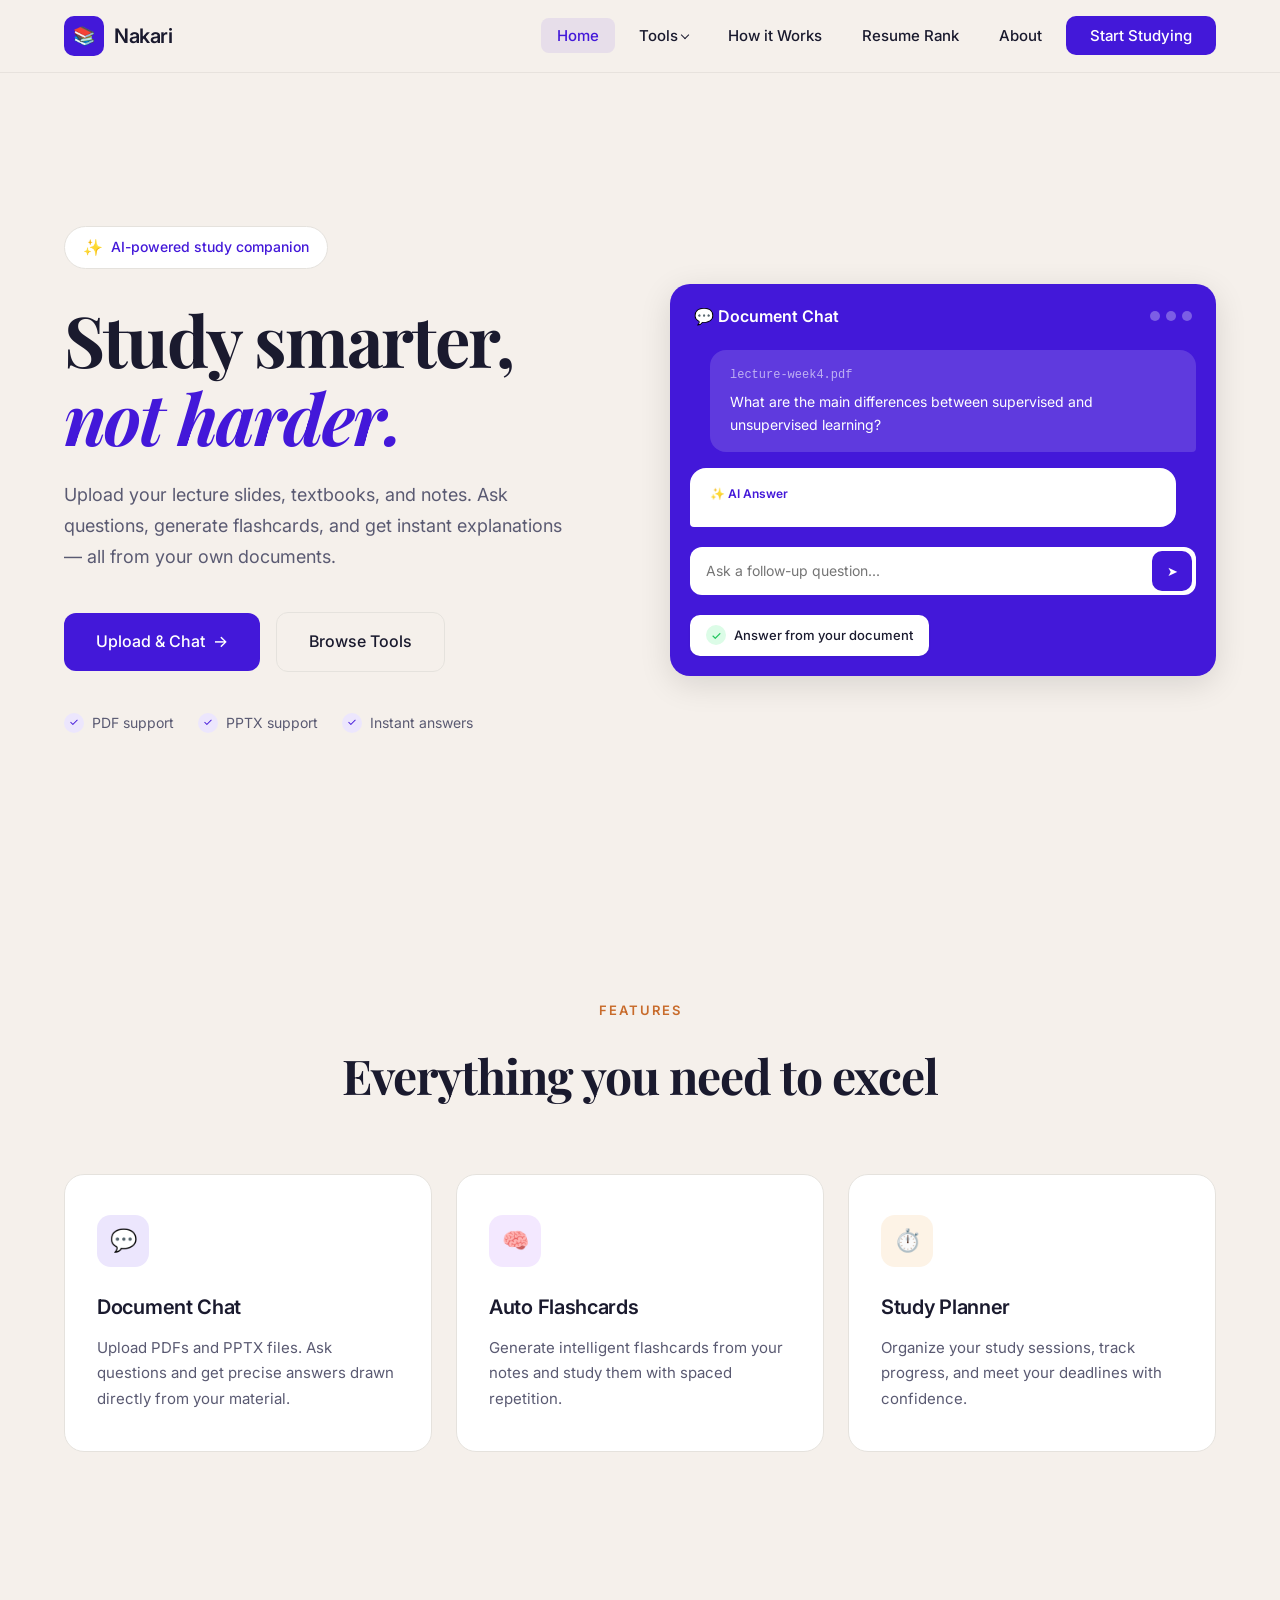
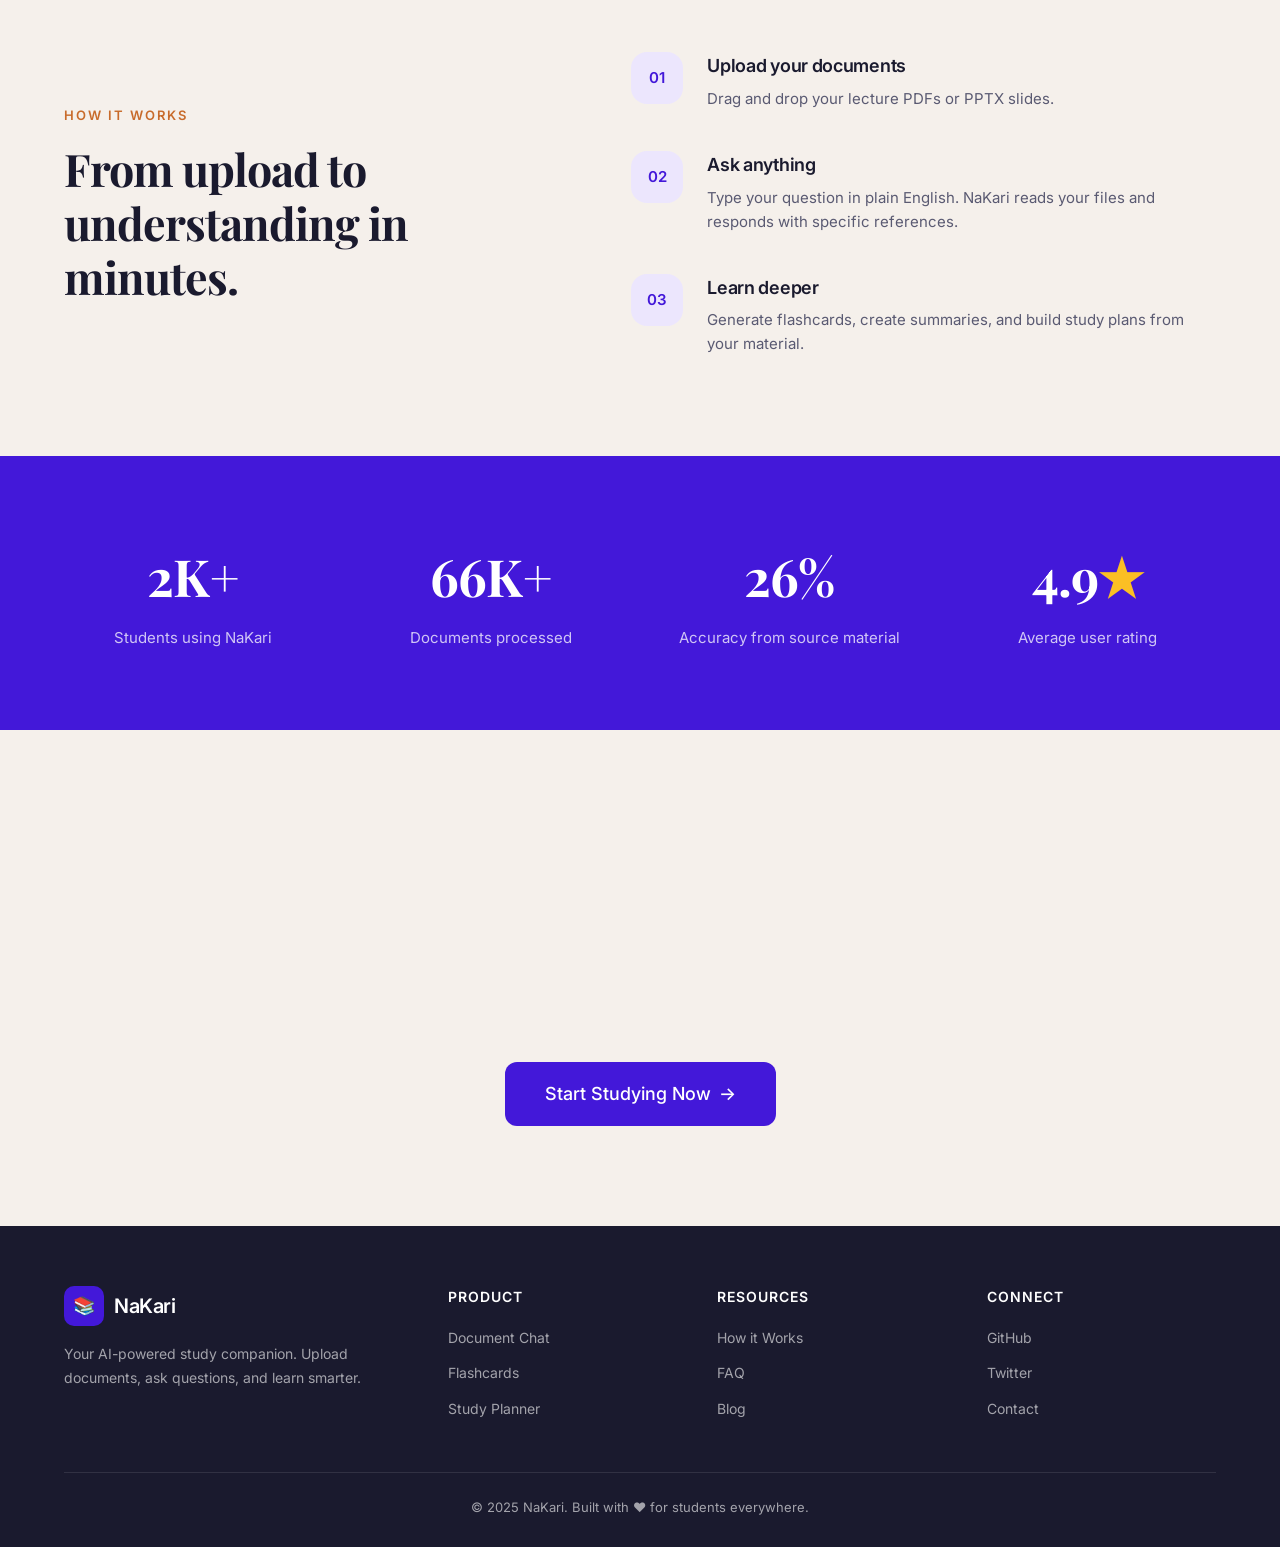
==== src/web/index.html @ fa273e79 "Fixed links to restructured webpages" ====
<!DOCTYPE html>
<html lang="en">
<head>
    <meta charset="UTF-8">
    <meta name="viewport" content="width=device-width, initial-scale=1.0">
    <title>Nakari - AI Study Companion</title>

    <!-- Google Fonts -->
    <link href="https://fonts.googleapis.com/css2?family=Inter:wght@400;500;600&family=Playfair+Display:ital,wght@0,700;1,700&display=swap" rel="stylesheet">

    <!-- Stylesheets -->
    <link rel="stylesheet" href="utils.css">
    <link rel="stylesheet" href="style.css">
</head>
<body>

    <!-- ═══════════════ NAVBAR ═══════════════ -->
    <nav class="navbar" id="navbar">
        <div class="nav-inner">
            <a href="#" class="nav-logo">
                <div class="nav-logo-icon">📚</div>
                <span class="nav-logo-text">Nakari</span>
            </a>

            <ul class="nav-links" id="navLinks">
                <li><a href="#" class="active">Home</a></li>
                <li class="dropdown">
                    <a href="#features" class="dropdown-toggle">Tools</a>
                    <div class="dropdown-menu">
                        <a href="chat/chat.html">Document Chat</a>
                        <a href="#features">Auto Flashcards</a>
                        <a href="#features">Study Planner</a>
                    </div>
                </li>
                <li><a href="#how-it-works">How it Works</a></li>
                <li><a href="resume/resume.html">Resume Rank</a></li> 
                <li><a href="#stats">About</a></li>
                <li><a href="chat.html" class="nav-cta">Start Studying</a></li>
            </ul>

            <button class="mobile-toggle" id="mobileToggle" aria-label="Toggle menu">
                <span></span>
                <span></span>
                <span></span>
            </button>
        </div>
    </nav>

    <!-- ═══════════════ HERO ═══════════════ -->
    <section class="hero">
        <div class="container">
            <div class="hero-inner">
                <div class="hero-content">
                    <div class="hero-badge">
                        <span class="sparkle">✨</span>
                        AI-powered study companion
                    </div>

                    <h1 class="hero-title">
                        Study smarter,<br>
                        <em>not harder.</em>
                    </h1>

                    <p class="hero-description">
                        Upload your lecture slides, textbooks, and notes. Ask questions, 
                        generate flashcards, and get instant explanations — all from your 
                        own documents.
                    </p>

                    <div class="hero-buttons">
                        <a href="chat.html" class="btn-primary">
                            Upload & Chat <span class="arrow">→</span>
                        </a>
                        <a href="#features" class="btn-secondary">
                            Browse Tools
                        </a>
                    </div>

                    <div class="hero-checks">
                        <div class="hero-check">
                            <div class="check-icon">✓</div>
                            PDF support
                        </div>
                        <div class="hero-check">
                            <div class="check-icon">✓</div>
                            PPTX support
                        </div>
                        <div class="hero-check">
                            <div class="check-icon">✓</div>
                            Instant answers
                        </div>
                    </div>
                </div>

                <!-- Chat Mockup -->
                <div class="hero-chat">
                    <div class="chat-window">
                        <div class="chat-header">
                            <div class="chat-header-left">
                                💬 Document Chat
                            </div>
                            <div class="chat-header-dots">
                                <span></span><span></span><span></span>
                            </div>
                        </div>

                        <div class="chat-body">
                            <div class="chat-msg user">
                                <div class="file-tag">lecture-week4.pdf</div>
                                What are the main differences between supervised and unsupervised learning?
                            </div>

                            <div class="chat-msg bot">
                                <div class="ai-label">✨ AI Answer</div>
                                Based on your slide 12, supervised learning uses labeled training data to predict outcomes, while unsupervised learning finds hidden patterns without labels...
                            </div>
                        </div>

                        <div class="chat-input-area">
                            <input type="text" placeholder="Ask a follow-up question..." disabled>
                            <button class="chat-send-btn">➤</button>
                        </div>

                        <div class="chat-source-badge">
                            <span class="green-dot">✓</span>
                            Answer from your document
                        </div>
                    </div>
                </div>
            </div>
        </div>
    </section>

    <!-- ═══════════════ FEATURES ═══════════════ -->
    <section class="features" id="features">
        <div class="container">
            <div class="section-label fade-in">FEATURES</div>
            <h2 class="section-title fade-in">Everything you need to excel</h2>

            <div class="features-grid">
                <div class="feature-card fade-in">
                    <div class="feature-icon purple">💬</div>
                    <h3>Document Chat</h3>
                    <p>Upload PDFs and PPTX files. Ask questions and get precise answers drawn directly from your material.</p>
                </div>

                <div class="feature-card fade-in">
                    <div class="feature-icon violet">🧠</div>
                    <h3>Auto Flashcards</h3>
                    <p>Generate intelligent flashcards from your notes and study them with spaced repetition.</p>
                </div>

                <div class="feature-card fade-in">
                    <div class="feature-icon orange">⏱️</div>
                    <h3>Study Planner</h3>
                    <p>Organize your study sessions, track progress, and meet your deadlines with confidence.</p>
                </div>
            </div>
        </div>
    </section>

    <!-- ═══════════════ HOW IT WORKS ═══════════════ -->
    <section class="how-it-works" id="how-it-works">
        <div class="container">
            <div class="how-inner">
                <div>
                    <div class="how-label">HOW IT WORKS</div>
                    <h2 class="how-title">From upload to understanding in minutes.</h2>
                </div>

                <div class="steps">
                    <div class="step">
                        <div class="step-number">01</div>
                        <div>
                            <h3>Upload your documents</h3>
                            <p>Drag and drop your lecture PDFs or PPTX slides.</p>
                        </div>
                    </div>

                    <div class="step">
                        <div class="step-number">02</div>
                        <div>
                            <h3>Ask anything</h3>
                            <p>Type your question in plain English. NaKari reads your files and responds with specific references.</p>
                        </div>
                    </div>

                    <div class="step">
                        <div class="step-number">03</div>
                        <div>
                            <h3>Learn deeper</h3>
                            <p>Generate flashcards, create summaries, and build study plans from your material.</p>
                        </div>
                    </div>
                </div>
            </div>
        </div>
    </section>

    <!-- ═══════════════ STATS ═══════════════ -->
    <section class="stats" id="stats">
        <div class="container">
            <div class="stats-grid">
                <div class="stat-item fade-in">
                    <div class="stat-number" data-target="10">0</div>
                    <div class="stat-suffix">K+</div>
                    <div class="stat-label">Students using NaKari</div>
                </div>
                <div class="stat-item fade-in">
                    <div class="stat-number" data-target="250">0</div>
                    <div class="stat-suffix">K+</div>
                    <div class="stat-label">Documents processed</div>
                </div>
                <div class="stat-item fade-in">
                    <div class="stat-number" data-target="98">0</div>
                    <div class="stat-suffix">%</div>
                    <div class="stat-label">Accuracy from source material</div>
                </div>
                <div class="stat-item fade-in">
                    <div class="stat-number">4.9<span class="star">★</span></div>
                    <div class="stat-label">Average user rating</div>
                </div>
            </div>
        </div>
    </section>

    <!-- ═══════════════ CTA ═══════════════ -->
    <section class="cta-section">
        <div class="container">
            <div class="section-label fade-in">GET STARTED</div>
            <h2 class="section-title fade-in">Ready to study smarter?</h2>
            <p class="fade-in">
                Upload your first document and experience the future of studying. 
                It's free to get started.
            </p>
            <div class="fade-in">
                <a href="chat.html" class="btn-primary" style="font-size: 18px; padding: 18px 40px;">
                    Start Studying Now <span class="arrow">→</span>
                </a>
            </div>
        </div>
    </section>

    <!-- ═══════════════ FOOTER ═══════════════ -->
    <footer class="footer">
        <div class="container">
            <div class="footer-inner">
                <div class="footer-brand">
                    <a href="#" class="nav-logo" style="color: white;">
                        <div class="nav-logo-icon">📚</div>
                        <span class="nav-logo-text">NaKari</span>
                    </a>
                    <p>Your AI-powered study companion. Upload documents, ask questions, and learn smarter.</p>
                </div>

                <div>
                    <h4>Product</h4>
                    <ul>
                        <li><a href="#features">Document Chat</a></li>
                        <li><a href="#features">Flashcards</a></li>
                        <li><a href="#features">Study Planner</a></li>
                    </ul>
                </div>

                <div>
                    <h4>Resources</h4>
                    <ul>
                        <li><a href="#how-it-works">How it Works</a></li>
                        <li><a href="#">FAQ</a></li>
                        <li><a href="#">Blog</a></li>
                    </ul>
                </div>

                <div>
                    <h4>Connect</h4>
                    <ul>
                        <li><a href="#">GitHub</a></li>
                        <li><a href="#">Twitter</a></li>
                        <li><a href="#">Contact</a></li>
                    </ul>
                </div>
            </div>

            <div class="footer-bottom">
                © 2025 NaKari. Built with ❤️ for students everywhere.
            </div>
        </div>
    </footer>

    <!-- Script -->
    <script src="script.js"></script>

</body>
</html>
---- src/web/utils.css ----
/* ════════════════════════════════════════════════════════════
   UTILS — Reset, Variables, Animations, Responsive
   ════════════════════════════════════════════════════════════ */


/* ──────────────────────────────────────────
   1. CSS VARIABLES
   ────────────────────────────────────────── */
:root {
    /* Colors */
    --bg-cream:     #f5f0eb;
    --bg-white:     #ffffff;
    --purple:       #4318D9;
    --purple-light: #ece6fd;
    --purple-dark:  #3311b0;
    --text-dark:    #1a1a2e;
    --text-body:    #5a5a72;
    --text-muted:   #8a8a9a;
    --orange:       #c86b2b;
    --orange-light: #fdf3e6;
    --green:        #22c55e;
    --border:       #e5e2dd;

    /* Radius */
    --radius:    12px;
    --radius-lg: 20px;

    /* Shadows */
    --shadow-sm: 0 1px 3px  rgba(0, 0, 0, 0.06);
    --shadow-md: 0 4px 16px rgba(0, 0, 0, 0.08);
    --shadow-lg: 0 8px 32px rgba(0, 0, 0, 0.12);

    /* Transitions */
    --transition: all 0.3s cubic-bezier(0.4, 0, 0.2, 1);
}


/* ──────────────────────────────────────────
   2. RESET & BASE
   ────────────────────────────────────────── */
*, *::before, *::after {
    margin: 0;
    padding: 0;
    box-sizing: border-box;
}

html {
    scroll-behavior: smooth;
}

body {
    font-family: 'Inter', -apple-system, BlinkMacSystemFont, sans-serif;
    background-color: var(--bg-cream);
    color: var(--text-dark);
    line-height: 1.6;
    overflow-x: hidden;
}

a {
    text-decoration: none;
    color: inherit;
}

ul {
    list-style: none;
}

button {
    font-family: inherit;
    cursor: pointer;
    border: none;
    background: none;
}


/* ──────────────────────────────────────────
   3. LAYOUT UTILITIES
   ────────────────────────────────────────── */
.container {
    max-width: 1200px;
    margin: 0 auto;
    padding: 0 24px;
}


/* ──────────────────────────────────────────
   4. ANIMATIONS
   ────────────────────────────────────────── */
@keyframes fadeInUp {
    from {
        opacity: 0;
        transform: translateY(24px);
    }
    to {
        opacity: 1;
        transform: translateY(0);
    }
}

@keyframes messageIn {
    from {
        opacity: 0;
        transform: translateY(12px) scale(0.97);
    }
    to {
        opacity: 1;
        transform: translateY(0) scale(1);
    }
}

@keyframes countUp {
    from {
        opacity: 0;
        transform: translateY(20px);
    }
    to {
        opacity: 1;
        transform: translateY(0);
    }
}

/* Scroll reveal utility */
.fade-in {
    opacity: 0;
    transform: translateY(30px);
    transition: all 0.7s ease;
}

.fade-in.visible {
    opacity: 1;
    transform: translateY(0);
}


/* ──────────────────────────────────────────
   5. RESPONSIVE — Tablet (≤992px)
   ────────────────────────────────────────── */
@media (max-width: 992px) {
    .hero-inner {
        grid-template-columns: 1fr;
        gap: 40px;
    }

    .hero {
        padding: 120px 0 60px;
        min-height: auto;
    }

    .hero-chat {
        max-width: 500px;
    }

    .features-grid {
        grid-template-columns: 1fr;
        max-width: 480px;
        margin: 0 auto;
    }

    .how-inner {
        grid-template-columns: 1fr;
        gap: 40px;
    }

    .stats-grid {
        grid-template-columns: repeat(2, 1fr);
        gap: 32px;
    }

    .footer-inner {
        grid-template-columns: 1fr 1fr;
    }
}


/* ──────────────────────────────────────────
   6. RESPONSIVE — Mobile (≤768px)
   ────────────────────────────────────────── */
@media (max-width: 768px) {
    .nav-links {
        display: none;
        position: fixed;
        top: 72px;
        left: 0;
        right: 0;
        background: white;
        flex-direction: column;
        padding: 24px;
        box-shadow: var(--shadow-lg);
        border-radius: 0 0 16px 16px;
    }

    .nav-links.open {
        display: flex;
    }

    .mobile-toggle {
        display: block;
    }

    .hero-buttons {
        flex-direction: column;
        align-items: flex-start;
    }

    .hero-checks {
        flex-direction: column;
        gap: 12px;
    }

    .stats-grid {
        grid-template-columns: 1fr 1fr;
    }

    .footer-inner {
        grid-template-columns: 1fr;
    }
}
---- src/web/style.css ----
/* ════════════════════════════════════════════════════════════
   STYLE — All Component & Section Styles
   ════════════════════════════════════════════════════════════ */


/* ══════════════════════════════════════════
   NAVBAR
   ══════════════════════════════════════════ */
.navbar {
    position: fixed;
    top: 0;
    left: 0;
    right: 0;
    z-index: 1000;
    background: rgba(245, 240, 235, 0.85);
    backdrop-filter: blur(20px);
    -webkit-backdrop-filter: blur(20px);
    border-bottom: 1px solid rgba(0, 0, 0, 0.06);
    transition: var(--transition);
}

.navbar.scrolled {
    background: rgba(245, 240, 235, 0.95);
    box-shadow: var(--shadow-sm);
}

.nav-inner {
    display: flex;
    align-items: center;
    justify-content: space-between;
    padding: 16px 24px;
    max-width: 1200px;
    margin: 0 auto;
}

.nav-logo {
    display: flex;
    align-items: center;
    gap: 10px;
    color: var(--text-dark);
}

.nav-logo-icon {
    width: 40px;
    height: 40px;
    background: var(--purple);
    border-radius: 10px;
    display: flex;
    align-items: center;
    justify-content: center;
    color: white;
    font-size: 18px;
}

.nav-logo-text {
    font-size: 20px;
    font-weight: 600;
    letter-spacing: -0.5px;
}

.nav-links {
    display: flex;
    align-items: center;
    gap: 8px;
}

.nav-links a {
    color: var(--text-dark);
    font-size: 15px;
    font-weight: 500;
    padding: 8px 16px;
    border-radius: 8px;
    transition: var(--transition);
}

.nav-links a:hover,
.nav-links a.active {
    background: rgba(67, 24, 217, 0.08);
    color: var(--purple);
}

/* Dropdown */
.nav-links .dropdown {
    position: relative;
}

.nav-links .dropdown-toggle {
    display: flex;
    align-items: center;
    gap: 4px;
    cursor: pointer;
}

.nav-links .dropdown-toggle::after {
    content: '';
    border: solid currentColor;
    border-width: 0 1.5px 1.5px 0;
    display: inline-block;
    padding: 2.5px;
    transform: rotate(45deg);
    margin-top: -3px;
}

.dropdown-menu {
    position: absolute;
    top: 100%;
    left: 0;
    background: white;
    border-radius: var(--radius);
    box-shadow: var(--shadow-lg);
    padding: 8px;
    min-width: 200px;
    opacity: 0;
    visibility: hidden;
    transform: translateY(8px);
    transition: var(--transition);
}

.dropdown:hover .dropdown-menu {
    opacity: 1;
    visibility: visible;
    transform: translateY(0);
}

.dropdown-menu a {
    display: block;
    padding: 10px 14px;
    font-size: 14px;
    border-radius: 8px;
}

/* CTA Button */
.nav-cta {
    background: var(--purple) !important;
    color: white !important;
    padding: 10px 24px !important;
    border-radius: 10px !important;
    font-weight: 500 !important;
}

.nav-cta:hover {
    background: var(--purple-dark) !important;
    transform: translateY(-1px);
    box-shadow: 0 4px 12px rgba(67, 24, 217, 0.3);
}

/* Mobile Menu Toggle */
.mobile-toggle {
    display: none;
    padding: 8px;
}

.mobile-toggle span {
    display: block;
    width: 22px;
    height: 2px;
    background: var(--text-dark);
    margin: 5px 0;
    border-radius: 2px;
    transition: var(--transition);
}


/* ══════════════════════════════════════════
   HERO
   ══════════════════════════════════════════ */
.hero {
    padding: 140px 0 80px;
    min-height: 100vh;
    display: flex;
    align-items: center;
}

.hero-inner {
    display: grid;
    grid-template-columns: 1fr 1fr;
    gap: 60px;
    align-items: center;
}

.hero-badge {
    display: inline-flex;
    align-items: center;
    gap: 8px;
    padding: 8px 18px;
    background: white;
    border: 1px solid var(--border);
    border-radius: 50px;
    font-size: 14px;
    font-weight: 500;
    color: var(--purple);
    margin-bottom: 32px;
    animation: fadeInUp 0.6s ease;
}

.hero-badge .sparkle {
    font-size: 16px;
}

.hero-title {
    font-family: 'Playfair Display', serif;
    font-size: clamp(42px, 5.5vw, 72px);
    font-weight: 700;
    line-height: 1.1;
    letter-spacing: -2px;
    margin-bottom: 24px;
    animation: fadeInUp 0.6s ease 0.1s both;
}

.hero-title em {
    color: var(--purple);
    font-style: italic;
}

.hero-description {
    font-size: 18px;
    line-height: 1.7;
    color: var(--text-body);
    max-width: 520px;
    margin-bottom: 40px;
    animation: fadeInUp 0.6s ease 0.2s both;
}

.hero-buttons {
    display: flex;
    align-items: center;
    gap: 16px;
    margin-bottom: 40px;
    animation: fadeInUp 0.6s ease 0.3s both;
}

/* Buttons */
.btn-primary {
    display: inline-flex;
    align-items: center;
    gap: 8px;
    padding: 16px 32px;
    background: var(--purple);
    color: white;
    font-size: 16px;
    font-weight: 500;
    border-radius: var(--radius);
    transition: var(--transition);
}

.btn-primary:hover {
    background: var(--purple-dark);
    transform: translateY(-2px);
    box-shadow: 0 8px 24px rgba(67, 24, 217, 0.3);
}

.btn-primary .arrow {
    transition: transform 0.3s ease;
}

.btn-primary:hover .arrow {
    transform: translateX(4px);
}

.btn-secondary {
    display: inline-flex;
    align-items: center;
    gap: 8px;
    padding: 16px 32px;
    background: transparent;
    color: var(--text-dark);
    font-size: 16px;
    font-weight: 500;
    border: 1.5px solid var(--border);
    border-radius: var(--radius);
    transition: var(--transition);
}

.btn-secondary:hover {
    border-color: var(--purple);
    color: var(--purple);
    background: var(--purple-light);
}

/* Hero Checks */
.hero-checks {
    display: flex;
    gap: 24px;
    animation: fadeInUp 0.6s ease 0.4s both;
}

.hero-check {
    display: flex;
    align-items: center;
    gap: 8px;
    font-size: 14px;
    color: var(--text-body);
}

.hero-check .check-icon {
    width: 20px;
    height: 20px;
    background: var(--purple-light);
    border-radius: 50%;
    display: flex;
    align-items: center;
    justify-content: center;
    color: var(--purple);
    font-size: 11px;
}

/* Chat Mockup */
.hero-chat {
    animation: fadeInUp 0.8s ease 0.3s both;
}

.chat-window {
    background: var(--purple);
    border-radius: var(--radius-lg);
    box-shadow: var(--shadow-lg);
    overflow: hidden;
    position: relative;
}

.chat-header {
    display: flex;
    align-items: center;
    justify-content: space-between;
    padding: 20px 24px;
}

.chat-header-left {
    display: flex;
    align-items: center;
    gap: 10px;
    color: white;
    font-size: 16px;
    font-weight: 600;
}

.chat-header-dots {
    display: flex;
    gap: 6px;
}

.chat-header-dots span {
    width: 10px;
    height: 10px;
    border-radius: 50%;
    background: rgba(255, 255, 255, 0.3);
}

.chat-body {
    padding: 0 20px 20px;
    display: flex;
    flex-direction: column;
    gap: 16px;
}

.chat-msg {
    padding: 16px 20px;
    border-radius: 16px;
    font-size: 14px;
    line-height: 1.6;
    animation: messageIn 0.5s ease both;
}

.chat-msg.user {
    background: rgba(255, 255, 255, 0.15);
    color: white;
    margin-left: 20px;
    border-bottom-right-radius: 4px;
    animation-delay: 0.5s;
}

.chat-msg .file-tag {
    font-family: 'Courier New', monospace;
    font-size: 12px;
    color: rgba(255, 255, 255, 0.6);
    margin-bottom: 6px;
}

.chat-msg.bot {
    background: white;
    color: var(--text-dark);
    margin-right: 20px;
    border-bottom-left-radius: 4px;
    animation-delay: 1s;
}

.chat-msg.bot .ai-label {
    display: flex;
    align-items: center;
    gap: 6px;
    font-size: 12px;
    font-weight: 600;
    color: var(--purple);
    margin-bottom: 8px;
}

.chat-input-area {
    margin: 0 20px 20px;
    display: flex;
    align-items: center;
    background: white;
    border-radius: 12px;
    padding: 4px 4px 4px 16px;
}

.chat-input-area input {
    flex: 1;
    border: none;
    outline: none;
    font-size: 14px;
    color: var(--text-muted);
    font-family: inherit;
    background: transparent;
}

.chat-send-btn {
    width: 40px;
    height: 40px;
    border-radius: 10px;
    background: var(--purple);
    color: white;
    display: flex;
    align-items: center;
    justify-content: center;
    transition: var(--transition);
}

.chat-send-btn:hover {
    background: var(--purple-dark);
}

.chat-source-badge {
    margin: 0 20px 20px;
    display: inline-flex;
    align-items: center;
    gap: 8px;
    background: white;
    padding: 10px 16px;
    border-radius: 10px;
    font-size: 13px;
    font-weight: 500;
    color: var(--text-dark);
    box-shadow: var(--shadow-sm);
}

.chat-source-badge .green-dot {
    width: 20px;
    height: 20px;
    background: #dcfce7;
    border-radius: 50%;
    display: flex;
    align-items: center;
    justify-content: center;
    color: var(--green);
    font-size: 12px;
}


/* ══════════════════════════════════════════
   FEATURES
   ══════════════════════════════════════════ */
.features {
    padding: 100px 0;
    background: var(--bg-cream);
}

.section-label {
    text-transform: uppercase;
    font-size: 13px;
    font-weight: 600;
    letter-spacing: 2px;
    color: var(--orange);
    text-align: center;
    margin-bottom: 16px;
}

.section-title {
    font-family: 'Playfair Display', serif;
    font-size: clamp(32px, 4vw, 48px);
    font-weight: 700;
    text-align: center;
    letter-spacing: -1px;
    margin-bottom: 60px;
}

.features-grid {
    display: grid;
    grid-template-columns: repeat(3, 1fr);
    gap: 24px;
}

.feature-card {
    background: white;
    border: 1px solid var(--border);
    border-radius: var(--radius-lg);
    padding: 40px 32px;
    transition: var(--transition);
}

.feature-card:hover {
    transform: translateY(-4px);
    box-shadow: var(--shadow-md);
    border-color: var(--purple-light);
}

.feature-icon {
    width: 52px;
    height: 52px;
    border-radius: 14px;
    display: flex;
    align-items: center;
    justify-content: center;
    font-size: 22px;
    margin-bottom: 24px;
}

.feature-icon.purple {
    background: var(--purple-light);
    color: var(--purple);
}

.feature-icon.violet {
    background: #f3e8ff;
    color: #9333ea;
}

.feature-icon.orange {
    background: var(--orange-light);
    color: var(--orange);
}

.feature-card h3 {
    font-size: 20px;
    font-weight: 600;
    margin-bottom: 12px;
    letter-spacing: -0.3px;
}

.feature-card p {
    font-size: 15px;
    color: var(--text-body);
    line-height: 1.7;
}


/* ══════════════════════════════════════════
   HOW IT WORKS
   ══════════════════════════════════════════ */
.how-it-works {
    padding: 100px 0;
    background: var(--bg-cream);
}

.how-inner {
    display: grid;
    grid-template-columns: 1fr 1.2fr;
    gap: 80px;
    align-items: center;
}

.how-label {
    text-transform: uppercase;
    font-size: 13px;
    font-weight: 600;
    letter-spacing: 2px;
    color: var(--orange);
    margin-bottom: 16px;
}

.how-title {
    font-family: 'Playfair Display', serif;
    font-size: clamp(32px, 3.5vw, 48px);
    font-weight: 700;
    line-height: 1.2;
    letter-spacing: -1px;
}

.steps {
    display: flex;
    flex-direction: column;
    gap: 40px;
}

.step {
    display: flex;
    gap: 24px;
    align-items: flex-start;
    opacity: 0;
    transform: translateX(30px);
    transition: all 0.6s ease;
}

.step.visible {
    opacity: 1;
    transform: translateX(0);
}

.step-number {
    width: 52px;
    height: 52px;
    min-width: 52px;
    border-radius: 16px;
    background: var(--purple-light);
    color: var(--purple);
    display: flex;
    align-items: center;
    justify-content: center;
    font-size: 15px;
    font-weight: 600;
}

.step h3 {
    font-size: 18px;
    font-weight: 600;
    margin-bottom: 6px;
    letter-spacing: -0.3px;
}

.step p {
    font-size: 15px;
    color: var(--text-body);
    line-height: 1.6;
}


/* ══════════════════════════════════════════
   STATS
   ══════════════════════════════════════════ */
.stats {
    background: var(--purple);
    padding: 80px 0;
}

.stats-grid {
    display: grid;
    grid-template-columns: repeat(4, 1fr);
    gap: 40px;
    text-align: center;
}

.stat-item {
    color: white;
}

.stat-number {
    font-family: 'Playfair Display', serif;
    font-size: clamp(36px, 4vw, 56px);
    font-weight: 700;
    letter-spacing: -1px;
    margin-bottom: 8px;
    display: inline-block;
}

.stat-suffix {
    font-family: 'Playfair Display', serif;
    font-size: clamp(36px, 4vw, 56px);
    font-weight: 700;
    display: inline-block;
    margin-left: -4px;
}

.stat-number .star {
    color: #fbbf24;
}

.stat-label {
    font-size: 15px;
    color: rgba(255, 255, 255, 0.75);
}


/* ══════════════════════════════════════════
   CTA SECTION
   ══════════════════════════════════════════ */
.cta-section {
    padding: 100px 0;
    text-align: center;
}

.cta-section .section-title {
    margin-bottom: 20px;
}

.cta-section p {
    font-size: 18px;
    color: var(--text-body);
    max-width: 560px;
    margin: 0 auto 40px;
}


/* ══════════════════════════════════════════
   FOOTER
   ══════════════════════════════════════════ */
.footer {
    background: var(--text-dark);
    color: rgba(255, 255, 255, 0.6);
    padding: 60px 0 30px;
}

.footer-inner {
    display: grid;
    grid-template-columns: 1.5fr 1fr 1fr 1fr;
    gap: 40px;
    margin-bottom: 40px;
}

.footer-brand p {
    font-size: 14px;
    line-height: 1.7;
    margin-top: 16px;
}

.footer h4 {
    color: white;
    font-size: 14px;
    font-weight: 600;
    margin-bottom: 16px;
    text-transform: uppercase;
    letter-spacing: 1px;
}

.footer ul li {
    margin-bottom: 10px;
}

.footer ul a {
    color: rgba(255, 255, 255, 0.6);
    font-size: 14px;
    transition: var(--transition);
}

.footer ul a:hover {
    color: white;
}

.footer-bottom {
    border-top: 1px solid rgba(255, 255, 255, 0.1);
    padding-top: 24px;
    text-align: center;
    font-size: 13px;
}
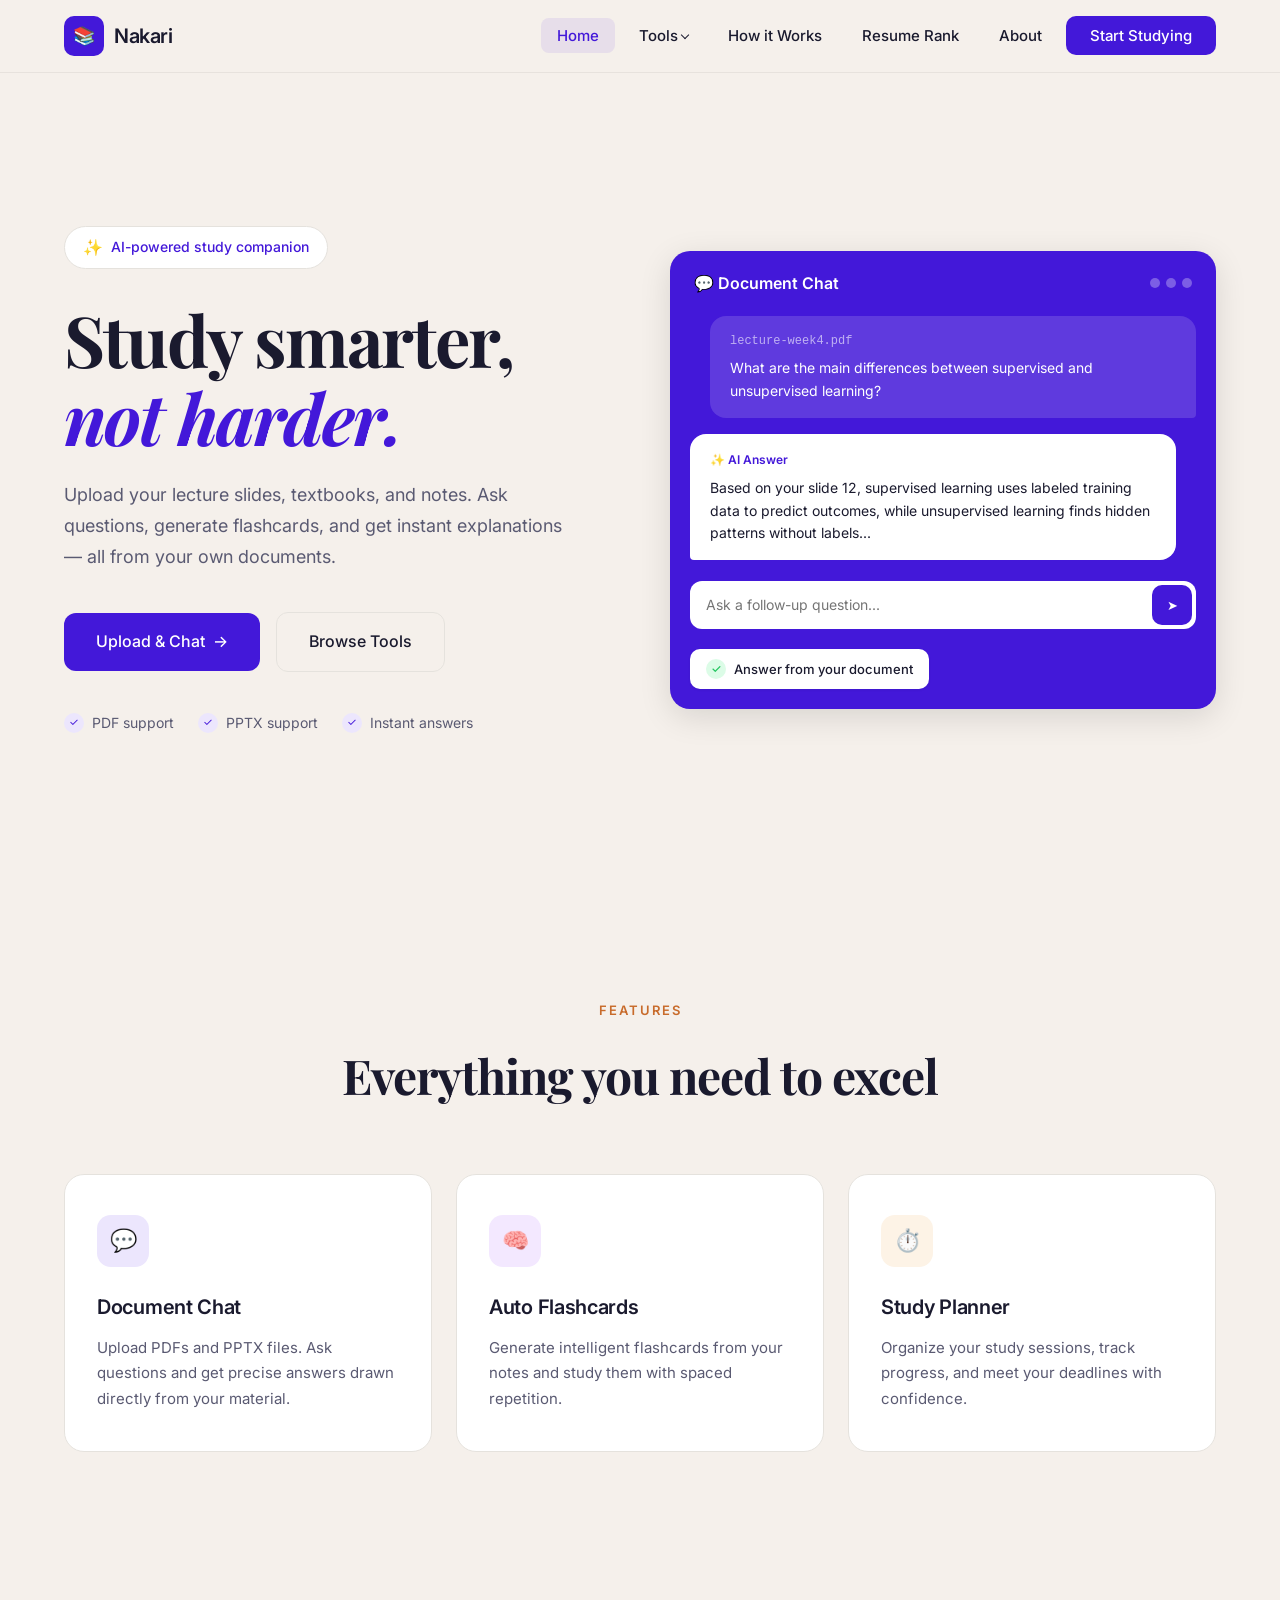
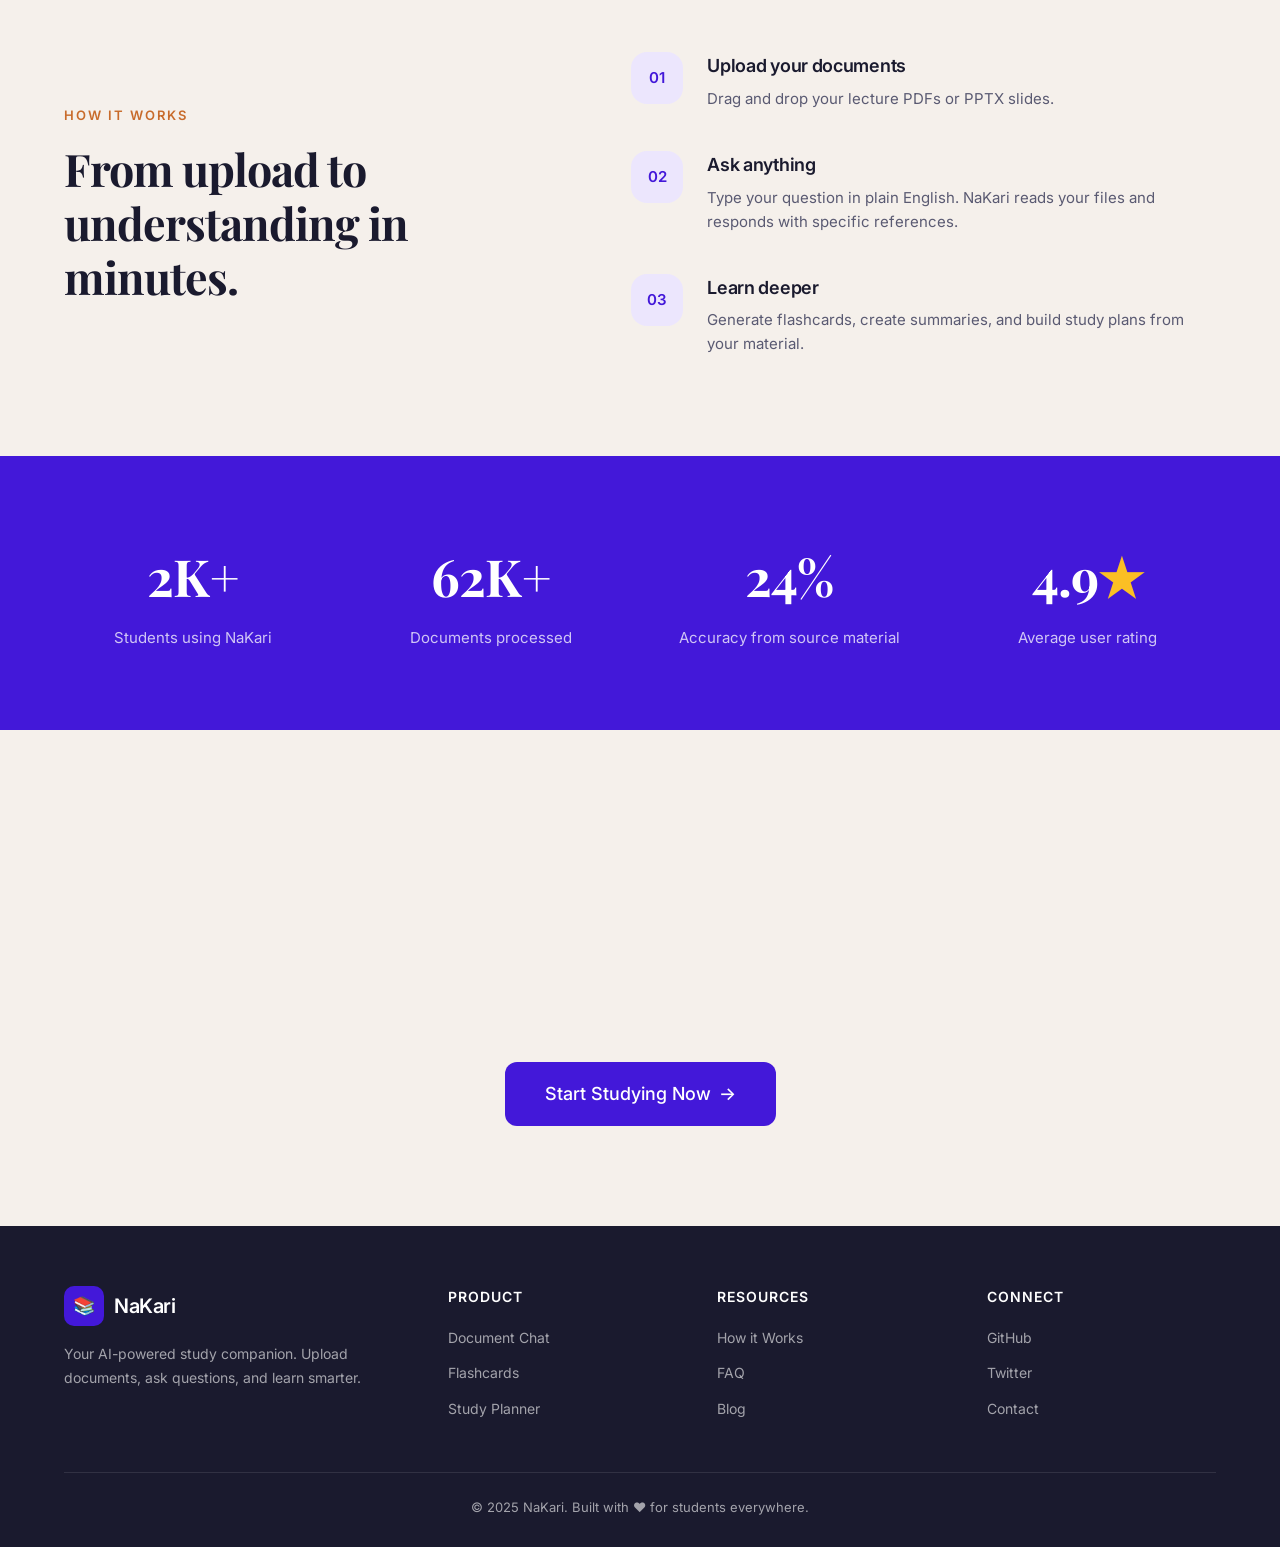
==== commit 92f8d197: "FIX" ====
--- a/src/web/index.html
+++ b/src/web/index.html
@@ -35,7 +35,7 @@
                 <li><a href="#how-it-works">How it Works</a></li>
                 <li><a href="resume/resume.html">Resume Rank</a></li> 
                 <li><a href="#stats">About</a></li>
-                <li><a href="chat.html" class="nav-cta">Start Studying</a></li>
+                <li><a href="chat/chat.css" class="nav-cta">Start Studying</a></li>
             </ul>
 
             <button class="mobile-toggle" id="mobileToggle" aria-label="Toggle menu">
@@ -68,7 +68,7 @@
                     </p>
 
                     <div class="hero-buttons">
-                        <a href="chat.html" class="btn-primary">
+                        <a href="chat/chat.html" class="btn-primary">
                             Upload & Chat <span class="arrow">→</span>
                         </a>
                         <a href="#features" class="btn-secondary">
@@ -234,7 +234,7 @@
                 It's free to get started.
             </p>
             <div class="fade-in">
-                <a href="chat.html" class="btn-primary" style="font-size: 18px; padding: 18px 40px;">
+                <a href="chat.chat.html" class="btn-primary" style="font-size: 18px; padding: 18px 40px;">
                     Start Studying Now <span class="arrow">→</span>
                 </a>
             </div>
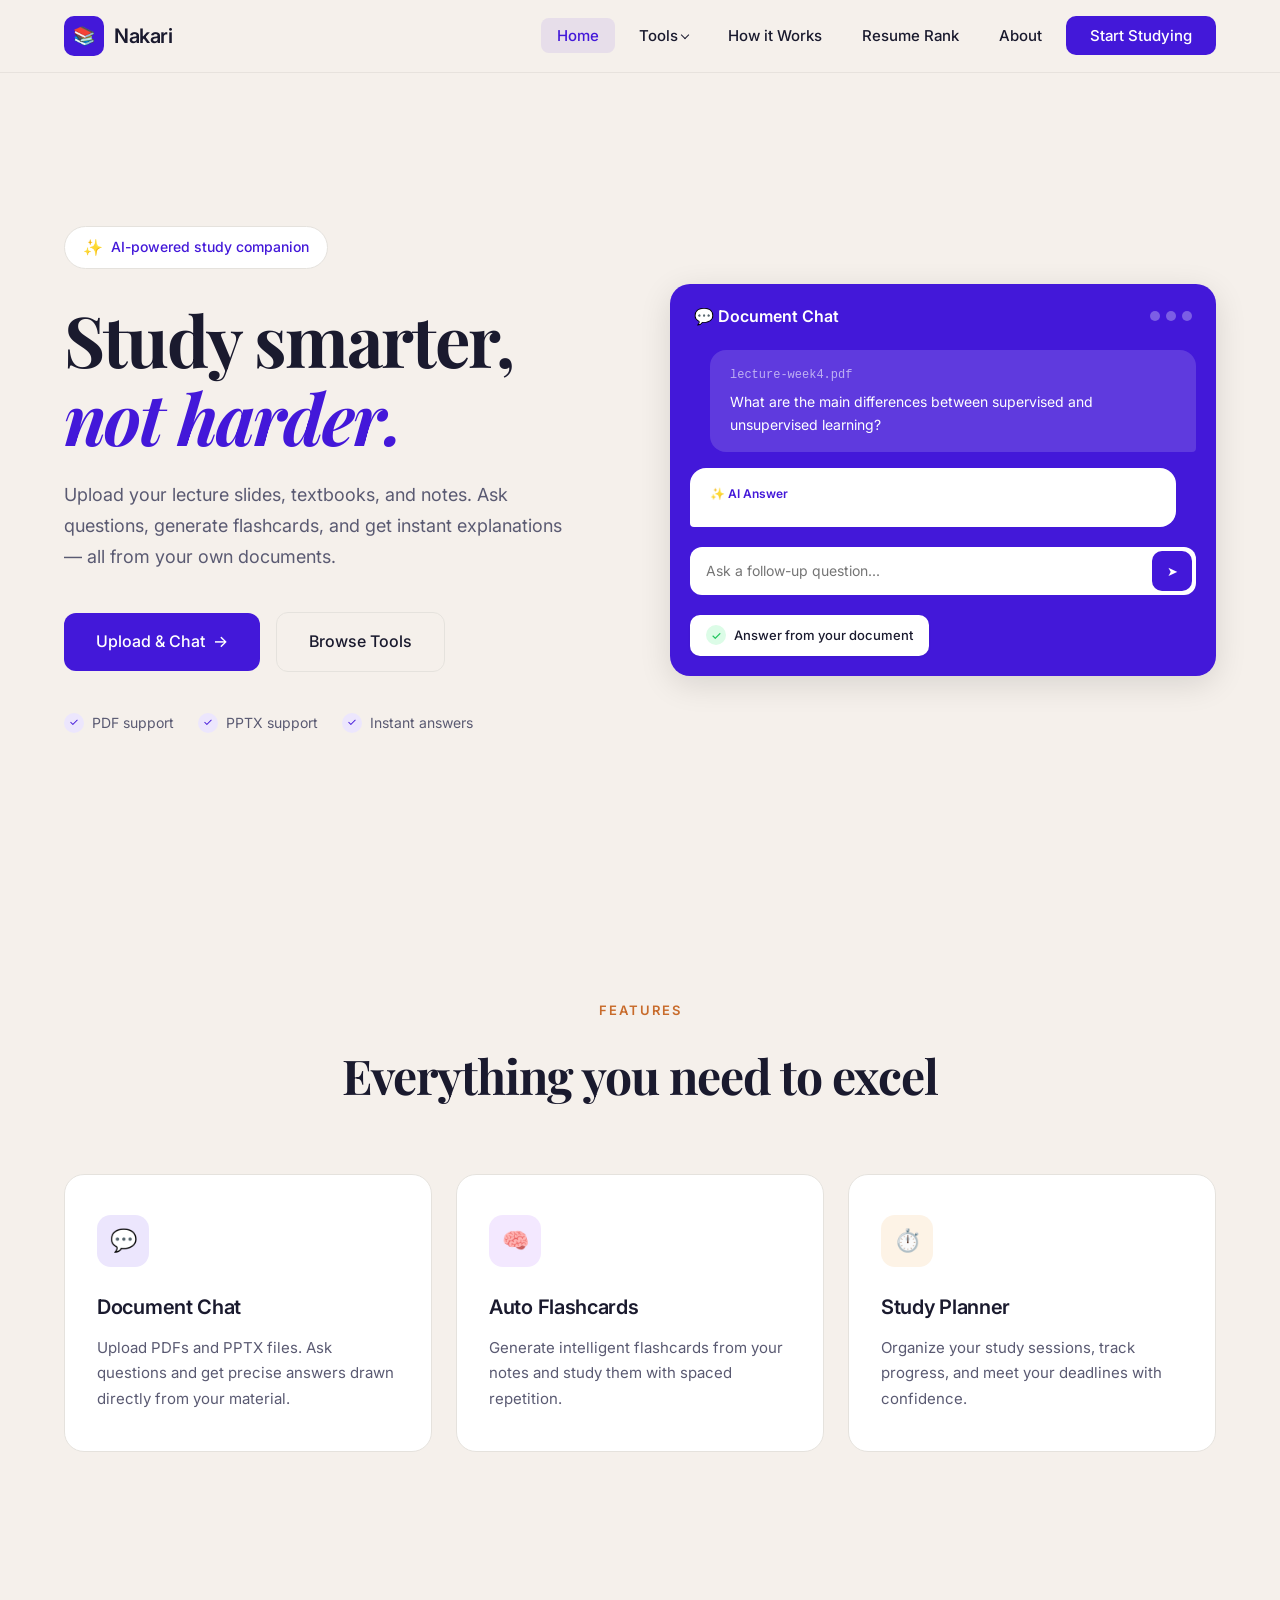
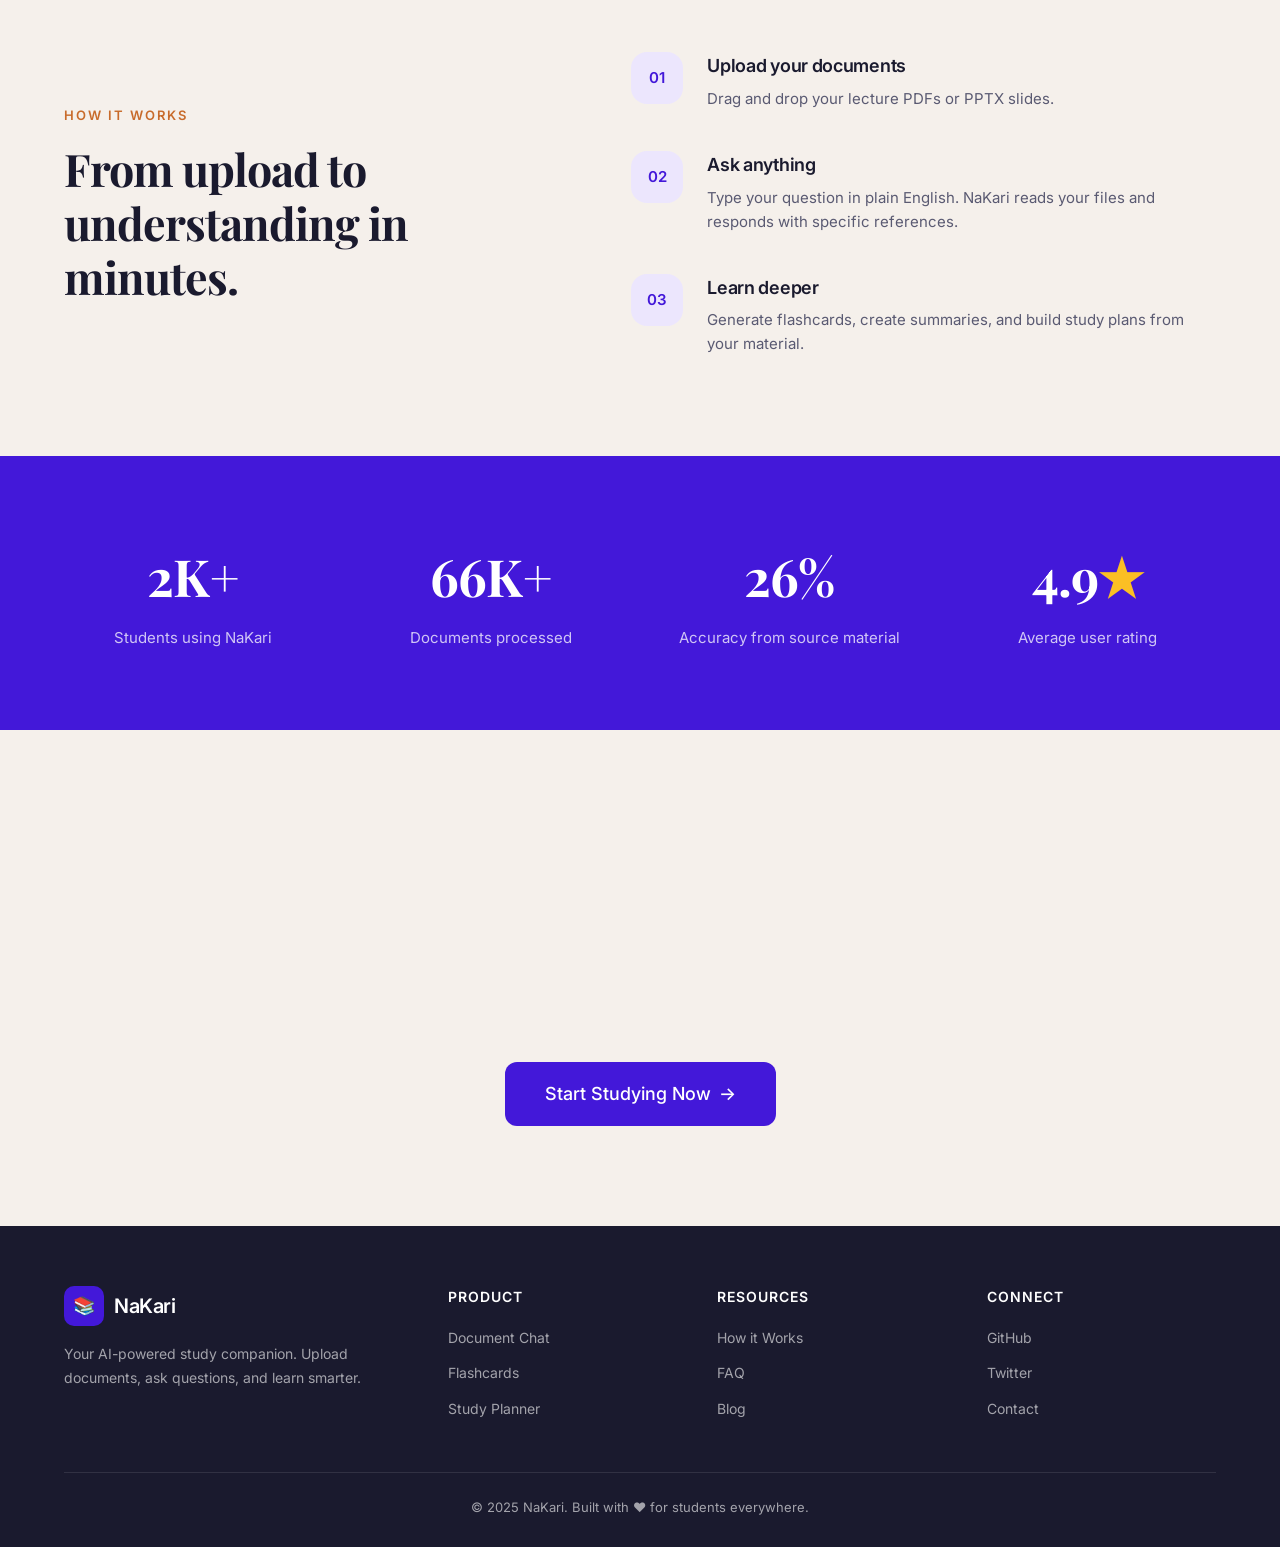
==== commit 69cbf04c: "RageBait" ====
--- a/src/web/index.html
+++ b/src/web/index.html
@@ -35,7 +35,7 @@
                 <li><a href="#how-it-works">How it Works</a></li>
                 <li><a href="resume/resume.html">Resume Rank</a></li> 
                 <li><a href="#stats">About</a></li>
-                <li><a href="chat/chat.css" class="nav-cta">Start Studying</a></li>
+                <li><a href="chat/chat.html" class="nav-cta">Start Studying</a></li>
             </ul>
 
             <button class="mobile-toggle" id="mobileToggle" aria-label="Toggle menu">
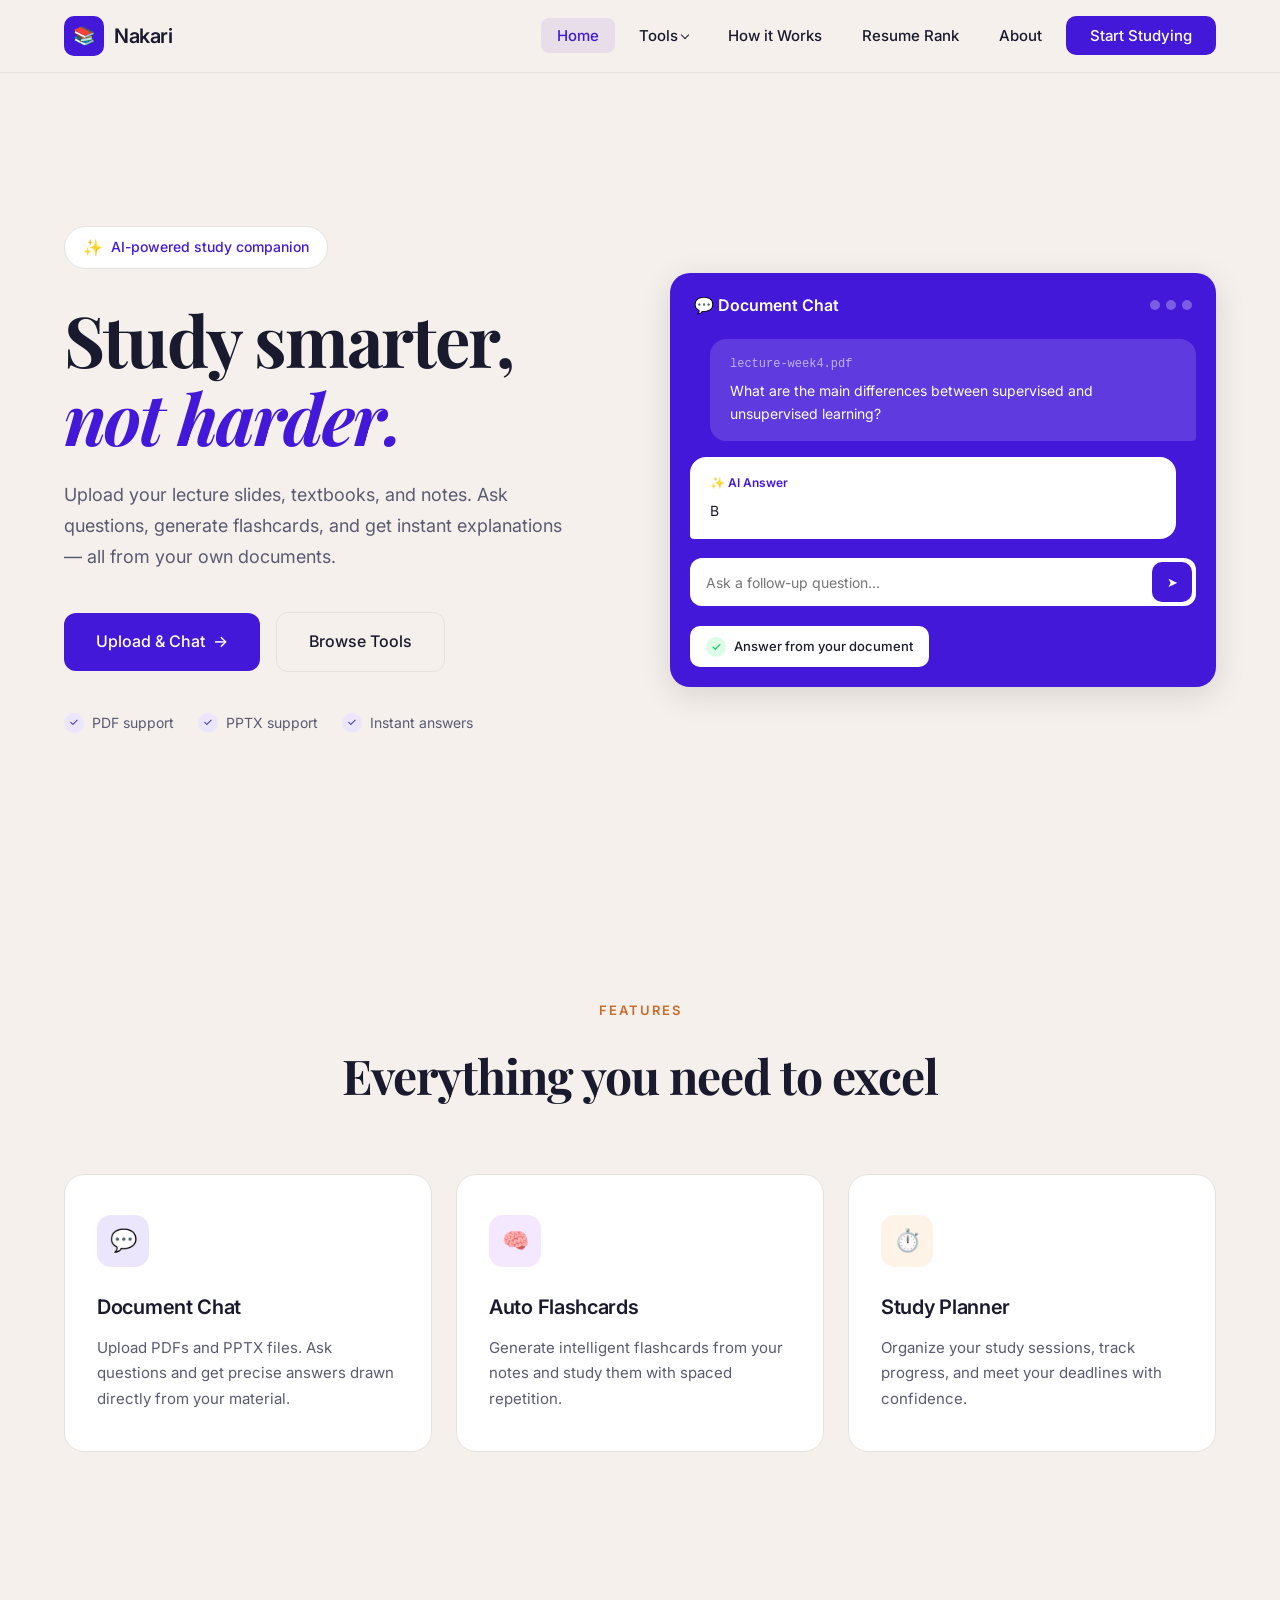
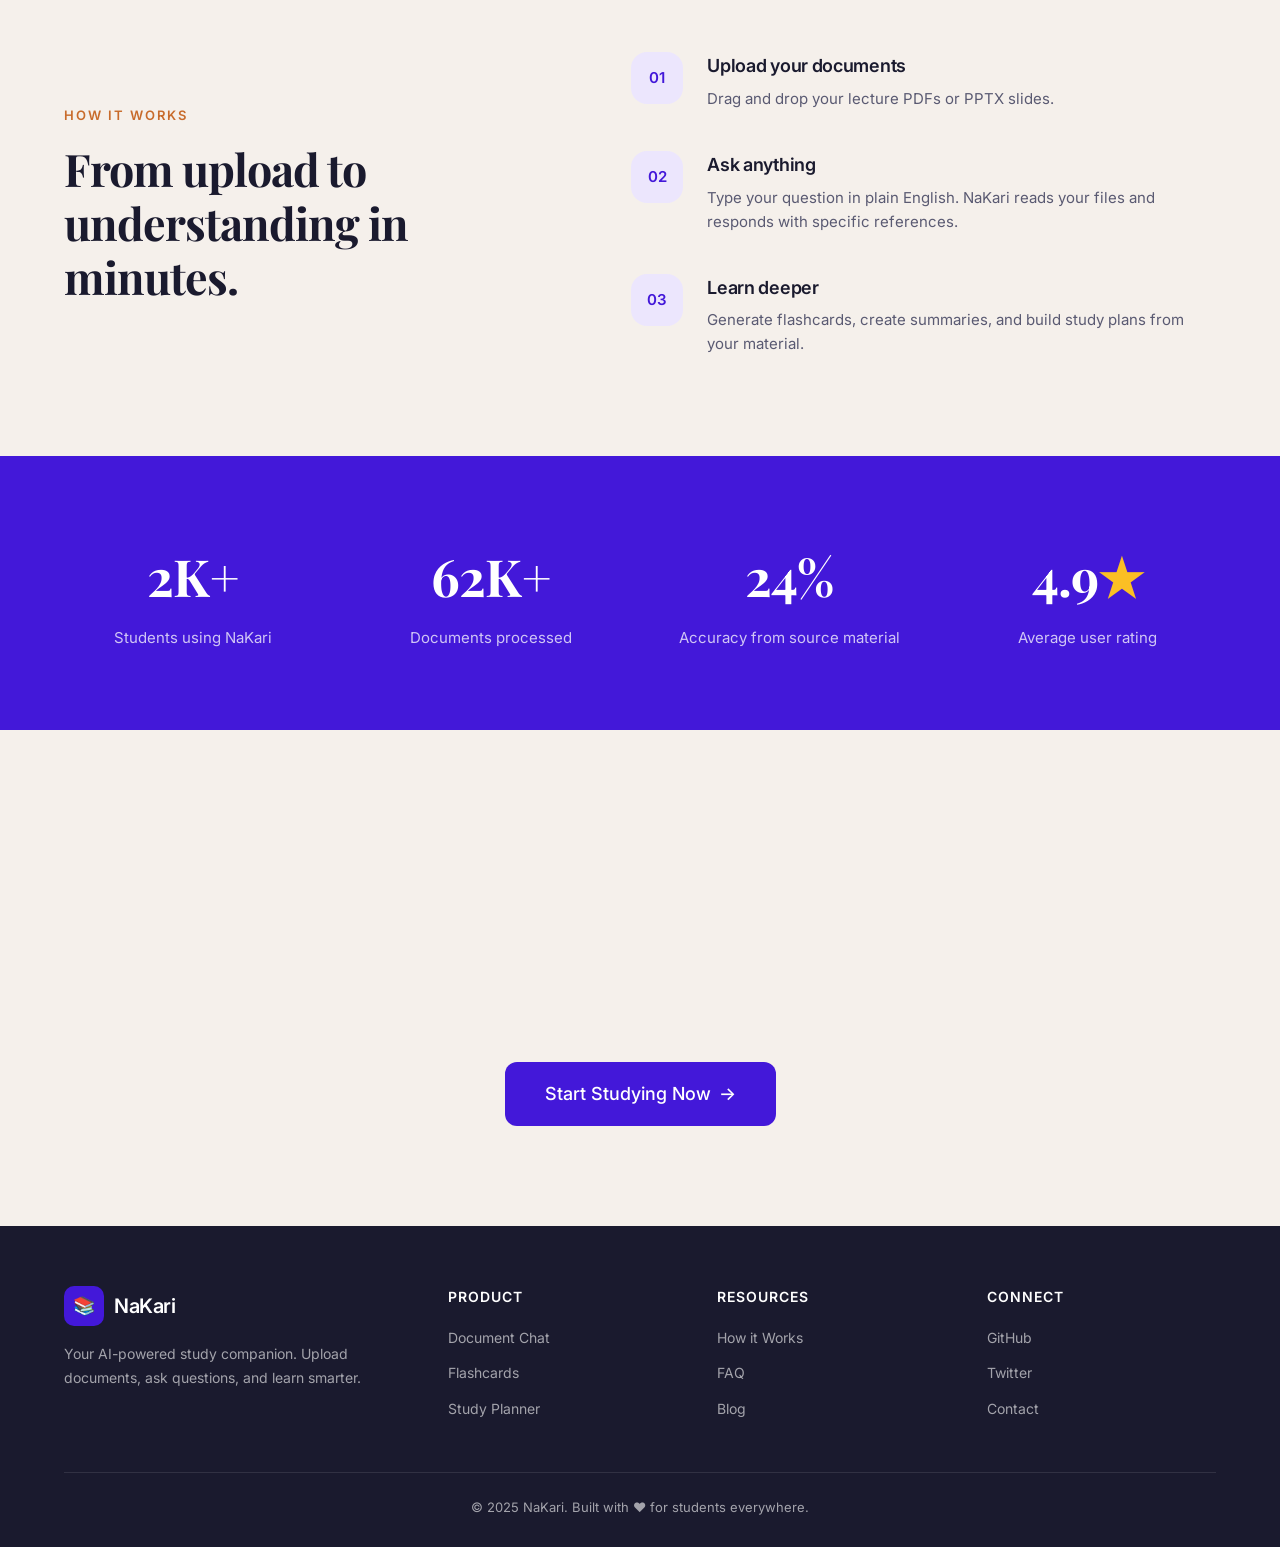
==== commit 1f97e13b: "Quiz System Added" ====
--- a/src/web/index.html
+++ b/src/web/index.html
@@ -30,6 +30,7 @@
                         <a href="chat/chat.html">Document Chat</a>
                         <a href="#features">Auto Flashcards</a>
                         <a href="#features">Study Planner</a>
+                        <a href="quiz/quiz.html">Quiz Generator</a>
                     </div>
                 </li>
                 <li><a href="#how-it-works">How it Works</a></li>
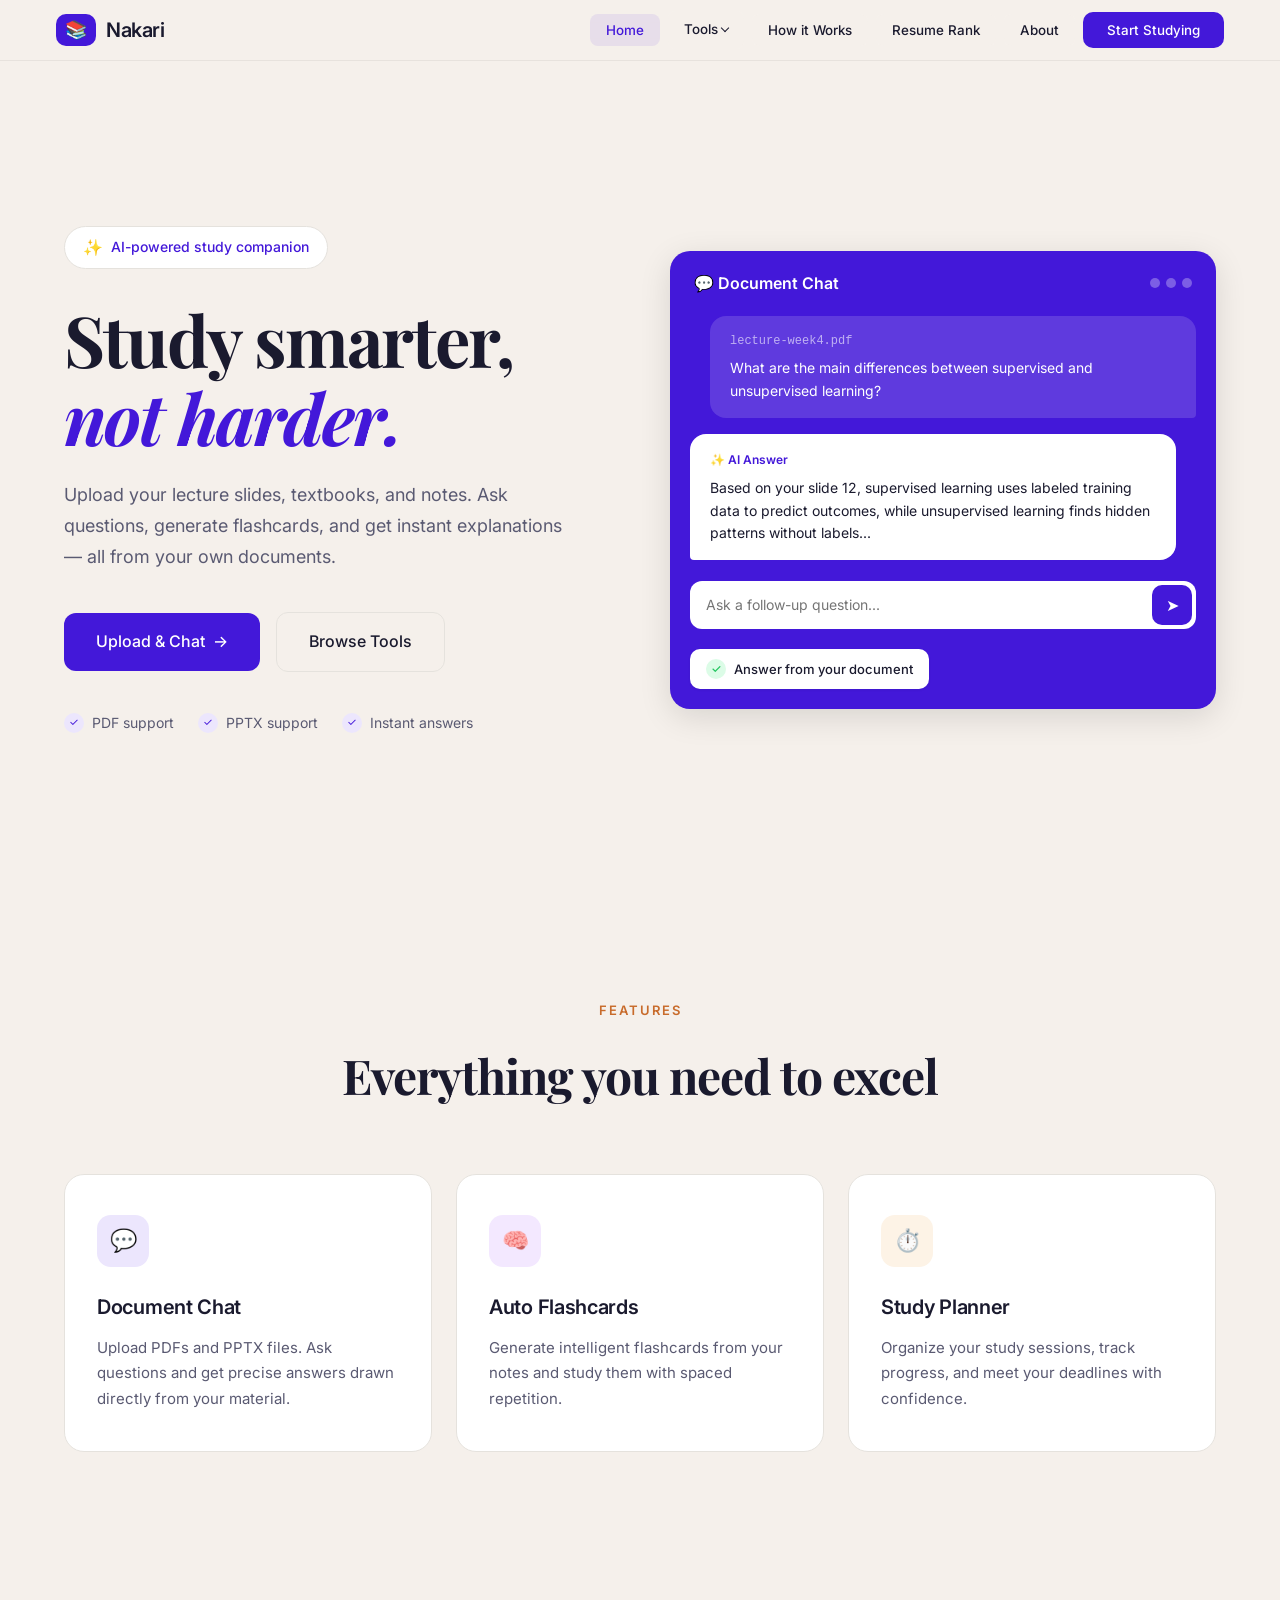
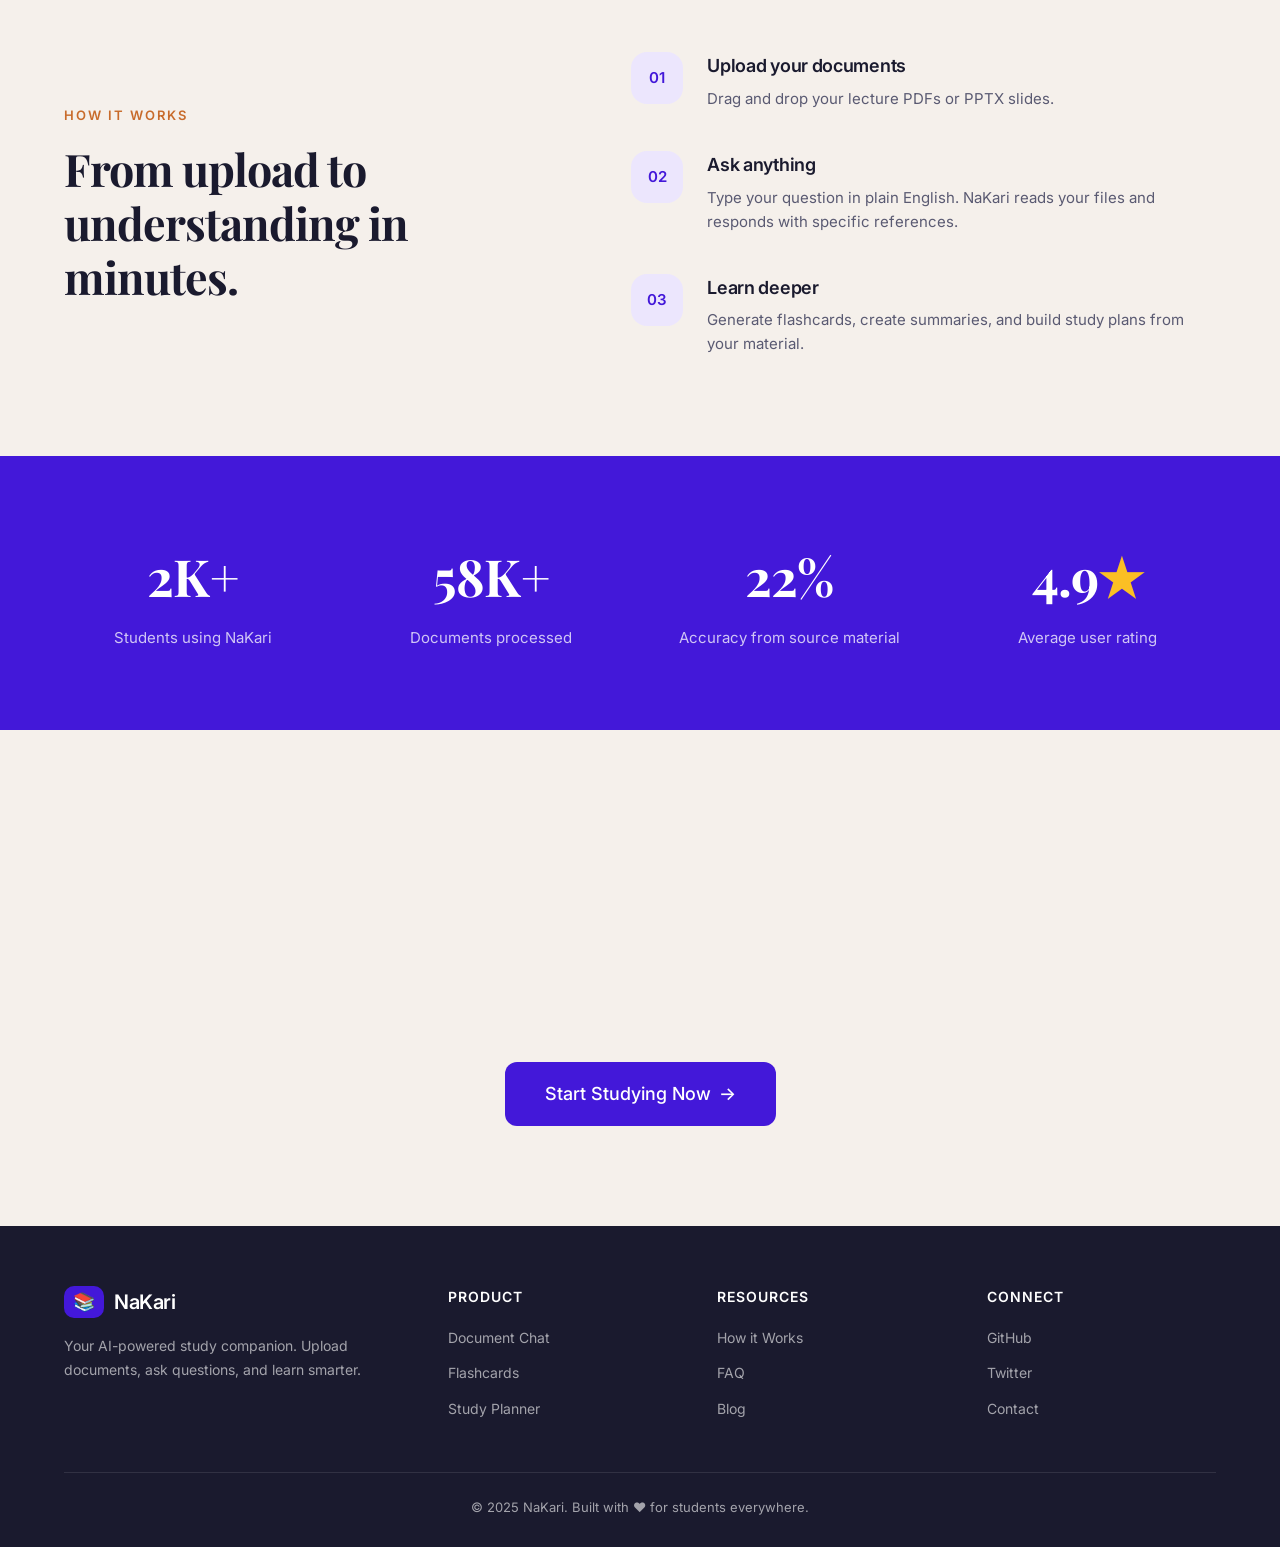
==== commit fc71800e: "Webpage tweaks Site is now responsive and has a better layout." ====
--- a/src/web/index.html
+++ b/src/web/index.html
@@ -9,8 +9,8 @@
     <link href="https://fonts.googleapis.com/css2?family=Inter:wght@400;500;600&family=Playfair+Display:ital,wght@0,700;1,700&display=swap" rel="stylesheet">
 
     <!-- Stylesheets -->
+    <link rel="stylesheet" href="style.css">
     <link rel="stylesheet" href="utils.css">
-    <link rel="stylesheet" href="style.css">
 </head>
 <body>
 
@@ -235,7 +235,7 @@
                 It's free to get started.
             </p>
             <div class="fade-in">
-                <a href="chat.chat.html" class="btn-primary" style="font-size: 18px; padding: 18px 40px;">
+                <a href="chat/chat.html" class="btn-primary" style="font-size: 18px; padding: 18px 40px;">
                     Start Studying Now <span class="arrow">→</span>
                 </a>
             </div>
--- a/src/web/style.css
+++ b/src/web/style.css
@@ -1,11 +1,11 @@
-/* ════════════════════════════════════════════════════════════
+/* ══════════════════════════════════════════════════════════
    STYLE — All Component & Section Styles
-   ════════════════════════════════════════════════════════════ */
-
-
-/* ══════════════════════════════════════════
+   ══════════════════════════════════════════════════════════ */
+
+
+/* ════════════════════════════════════════
    NAVBAR
-   ══════════════════════════════════════════ */
+   ════════════════════════════════════════ */
 .navbar {
     position: fixed;
     top: 0;
@@ -13,9 +13,9 @@
     right: 0;
     z-index: 1000;
     background: rgba(245, 240, 235, 0.85);
-    backdrop-filter: blur(20px);
-    -webkit-backdrop-filter: blur(20px);
-    border-bottom: 1px solid rgba(0, 0, 0, 0.06);
+    backdrop-filter: blur(1.25rem);
+    -webkit-backdrop-filter: blur(1.25rem);
+    border-bottom: 0.0625rem solid rgba(0, 0, 0, 0.06);
     transition: var(--transition);
 }
 
@@ -28,49 +28,50 @@
     display: flex;
     align-items: center;
     justify-content: space-between;
-    padding: 16px 24px;
-    max-width: 1200px;
+    padding: 0.7rem 1rem;
+    max-width: var(--max-container);
     margin: 0 auto;
 }
 
 .nav-logo {
     display: flex;
     align-items: center;
-    gap: 10px;
+    gap: 0.625rem;
     color: var(--text-dark);
 }
 
 .nav-logo-icon {
-    width: 40px;
-    height: 40px;
+    width: 2.5rem;
+    height: 2rem;
     background: var(--purple);
-    border-radius: 10px;
+    border-radius: 0.625rem;
     display: flex;
     align-items: center;
     justify-content: center;
     color: white;
-    font-size: 18px;
+    font-size: 1.125rem;
 }
 
 .nav-logo-text {
-    font-size: 20px;
-    font-weight: 600;
-    letter-spacing: -0.5px;
+    font-size: 1.25rem;
+    font-weight: 600;
+    letter-spacing: -0.03125rem;
 }
 
 .nav-links {
     display: flex;
     align-items: center;
-    gap: 8px;
+    gap: 0.5rem;
 }
 
 .nav-links a {
     color: var(--text-dark);
-    font-size: 15px;
+    font-size: 0.8375rem;
     font-weight: 500;
-    padding: 8px 16px;
-    border-radius: 8px;
-    transition: var(--transition);
+    padding: 0.5rem 1rem;
+    border-radius: 0.5rem;
+    transition: var(--transition);
+    background: rgb(245 240 235);
 }
 
 .nav-links a:hover,
@@ -87,18 +88,18 @@
 .nav-links .dropdown-toggle {
     display: flex;
     align-items: center;
-    gap: 4px;
+    gap: 0.25rem;
     cursor: pointer;
 }
 
 .nav-links .dropdown-toggle::after {
     content: '';
     border: solid currentColor;
-    border-width: 0 1.5px 1.5px 0;
+    border-width: 0 0.09375rem 0.09375rem 0;
     display: inline-block;
-    padding: 2.5px;
+    padding: 0.15625rem;
     transform: rotate(45deg);
-    margin-top: -3px;
+    margin-top: -0.1875rem;
 }
 
 .dropdown-menu {
@@ -108,11 +109,11 @@
     background: white;
     border-radius: var(--radius);
     box-shadow: var(--shadow-lg);
-    padding: 8px;
-    min-width: 200px;
+    padding: 0.5rem;
+    min-width: 12.5rem;
     opacity: 0;
     visibility: hidden;
-    transform: translateY(8px);
+    transform: translateY(0.5rem);
     transition: var(--transition);
 }
 
@@ -124,48 +125,48 @@
 
 .dropdown-menu a {
     display: block;
-    padding: 10px 14px;
-    font-size: 14px;
-    border-radius: 8px;
+    padding: 0.625rem 0.875rem;
+    font-size: 0.875rem;
+    border-radius: 0.5rem;
 }
 
 /* CTA Button */
 .nav-cta {
     background: var(--purple) !important;
     color: white !important;
-    padding: 10px 24px !important;
-    border-radius: 10px !important;
+    padding: 0.625rem 1.5rem !important;
+    border-radius: 0.625rem !important;
     font-weight: 500 !important;
 }
 
 .nav-cta:hover {
     background: var(--purple-dark) !important;
-    transform: translateY(-1px);
-    box-shadow: 0 4px 12px rgba(67, 24, 217, 0.3);
+    transform: translateY(-0.0625rem);
+    box-shadow: 0 0.25rem 0.75rem rgba(67, 24, 217, 0.3);
 }
 
 /* Mobile Menu Toggle */
 .mobile-toggle {
     display: none;
-    padding: 8px;
+    padding: 0.5rem;
 }
 
 .mobile-toggle span {
     display: block;
-    width: 22px;
-    height: 2px;
+    width: 1.375rem;
+    height: 0.125rem;
     background: var(--text-dark);
-    margin: 5px 0;
-    border-radius: 2px;
-    transition: var(--transition);
-}
-
-
-/* ══════════════════════════════════════════
+    margin: 0.3125rem 0;
+    border-radius: 0.125rem;
+    transition: var(--transition);
+}
+
+
+/* ════════════════════════════════════════
    HERO
-   ══════════════════════════════════════════ */
+   ════════════════════════════════════════ */
 .hero {
-    padding: 140px 0 80px;
+    padding: 8.75rem 0 5rem;
     min-height: 100vh;
     display: flex;
     align-items: center;
@@ -174,36 +175,36 @@
 .hero-inner {
     display: grid;
     grid-template-columns: 1fr 1fr;
-    gap: 60px;
+    gap: 3.75rem;
     align-items: center;
 }
 
 .hero-badge {
     display: inline-flex;
     align-items: center;
-    gap: 8px;
-    padding: 8px 18px;
+    gap: 0.5rem;
+    padding: 0.5rem 1.125rem;
     background: white;
-    border: 1px solid var(--border);
-    border-radius: 50px;
-    font-size: 14px;
+    border: 0.0625rem solid var(--border);
+    border-radius: 3.125rem;
+    font-size: 0.875rem;
     font-weight: 500;
     color: var(--purple);
-    margin-bottom: 32px;
+    margin-bottom: 2rem;
     animation: fadeInUp 0.6s ease;
 }
 
 .hero-badge .sparkle {
-    font-size: 16px;
+    font-size: 1rem;
 }
 
 .hero-title {
-    font-family: 'Playfair Display', serif;
-    font-size: clamp(42px, 5.5vw, 72px);
+    font-family: var(--font-heading);
+    font-size: clamp(2.625rem, 5.5vw, 4.5rem);
     font-weight: 700;
     line-height: 1.1;
-    letter-spacing: -2px;
-    margin-bottom: 24px;
+    letter-spacing: -0.125rem;
+    margin-bottom: 1.5rem;
     animation: fadeInUp 0.6s ease 0.1s both;
 }
 
@@ -213,19 +214,19 @@
 }
 
 .hero-description {
-    font-size: 18px;
+    font-size: 1.125rem;
     line-height: 1.7;
     color: var(--text-body);
-    max-width: 520px;
-    margin-bottom: 40px;
+    max-width: 32.5rem;
+    margin-bottom: 2.5rem;
     animation: fadeInUp 0.6s ease 0.2s both;
 }
 
 .hero-buttons {
     display: flex;
     align-items: center;
-    gap: 16px;
-    margin-bottom: 40px;
+    gap: 1rem;
+    margin-bottom: 2.5rem;
     animation: fadeInUp 0.6s ease 0.3s both;
 }
 
@@ -233,11 +234,11 @@
 .btn-primary {
     display: inline-flex;
     align-items: center;
-    gap: 8px;
-    padding: 16px 32px;
+    gap: 0.5rem;
+    padding: 1rem 2rem;
     background: var(--purple);
     color: white;
-    font-size: 16px;
+    font-size: 1rem;
     font-weight: 500;
     border-radius: var(--radius);
     transition: var(--transition);
@@ -245,8 +246,8 @@
 
 .btn-primary:hover {
     background: var(--purple-dark);
-    transform: translateY(-2px);
-    box-shadow: 0 8px 24px rgba(67, 24, 217, 0.3);
+    transform: translateY(-0.125rem);
+    box-shadow: 0 0.5rem 1.5rem rgba(67, 24, 217, 0.3);
 }
 
 .btn-primary .arrow {
@@ -254,19 +255,19 @@
 }
 
 .btn-primary:hover .arrow {
-    transform: translateX(4px);
+    transform: translateX(0.25rem);
 }
 
 .btn-secondary {
     display: inline-flex;
     align-items: center;
-    gap: 8px;
-    padding: 16px 32px;
+    gap: 0.5rem;
+    padding: 1rem 2rem;
     background: transparent;
     color: var(--text-dark);
-    font-size: 16px;
+    font-size: 1rem;
     font-weight: 500;
-    border: 1.5px solid var(--border);
+    border: 0.09375rem solid var(--border);
     border-radius: var(--radius);
     transition: var(--transition);
 }
@@ -280,28 +281,28 @@
 /* Hero Checks */
 .hero-checks {
     display: flex;
-    gap: 24px;
+    gap: 1.5rem;
     animation: fadeInUp 0.6s ease 0.4s both;
 }
 
 .hero-check {
     display: flex;
     align-items: center;
-    gap: 8px;
-    font-size: 14px;
+    gap: 0.5rem;
+    font-size: 0.875rem;
     color: var(--text-body);
 }
 
 .hero-check .check-icon {
-    width: 20px;
-    height: 20px;
+    width: 1.25rem;
+    height: 1.25rem;
     background: var(--purple-light);
     border-radius: 50%;
     display: flex;
     align-items: center;
     justify-content: center;
     color: var(--purple);
-    font-size: 11px;
+    font-size: 0.6875rem;
 }
 
 /* Chat Mockup */
@@ -321,41 +322,41 @@
     display: flex;
     align-items: center;
     justify-content: space-between;
-    padding: 20px 24px;
+    padding: 1.25rem 1.5rem;
 }
 
 .chat-header-left {
     display: flex;
     align-items: center;
-    gap: 10px;
+    gap: 0.625rem;
     color: white;
-    font-size: 16px;
+    font-size: 1rem;
     font-weight: 600;
 }
 
 .chat-header-dots {
     display: flex;
-    gap: 6px;
+    gap: 0.375rem;
 }
 
 .chat-header-dots span {
-    width: 10px;
-    height: 10px;
+    width: 0.625rem;
+    height: 0.625rem;
     border-radius: 50%;
     background: rgba(255, 255, 255, 0.3);
 }
 
 .chat-body {
-    padding: 0 20px 20px;
+    padding: 0 1.25rem 1.25rem;
     display: flex;
     flex-direction: column;
-    gap: 16px;
+    gap: 1rem;
 }
 
 .chat-msg {
-    padding: 16px 20px;
-    border-radius: 16px;
-    font-size: 14px;
+    padding: 1rem 1.25rem;
+    border-radius: 1rem;
+    font-size: 0.875rem;
     line-height: 1.6;
     animation: messageIn 0.5s ease both;
 }
@@ -363,59 +364,59 @@
 .chat-msg.user {
     background: rgba(255, 255, 255, 0.15);
     color: white;
-    margin-left: 20px;
-    border-bottom-right-radius: 4px;
+    margin-left: 1.25rem;
+    border-bottom-right-radius: 0.25rem;
     animation-delay: 0.5s;
 }
 
 .chat-msg .file-tag {
-    font-family: 'Courier New', monospace;
-    font-size: 12px;
+    font-family: var(--font-mono);
+    font-size: 0.75rem;
     color: rgba(255, 255, 255, 0.6);
-    margin-bottom: 6px;
+    margin-bottom: 0.375rem;
 }
 
 .chat-msg.bot {
     background: white;
     color: var(--text-dark);
-    margin-right: 20px;
-    border-bottom-left-radius: 4px;
+    margin-right: 1.25rem;
+    border-bottom-left-radius: 0.25rem;
     animation-delay: 1s;
 }
 
 .chat-msg.bot .ai-label {
     display: flex;
     align-items: center;
-    gap: 6px;
-    font-size: 12px;
+    gap: 0.375rem;
+    font-size: 0.75rem;
     font-weight: 600;
     color: var(--purple);
-    margin-bottom: 8px;
+    margin-bottom: 0.5rem;
 }
 
 .chat-input-area {
-    margin: 0 20px 20px;
+    margin: 0 1.25rem 1.25rem;
     display: flex;
     align-items: center;
     background: white;
-    border-radius: 12px;
-    padding: 4px 4px 4px 16px;
+    border-radius: 0.75rem;
+    padding: 0.25rem 0.25rem 0.25rem 1rem;
 }
 
 .chat-input-area input {
     flex: 1;
     border: none;
     outline: none;
-    font-size: 14px;
+    font-size: 0.875rem;
     color: var(--text-muted);
     font-family: inherit;
     background: transparent;
 }
 
 .chat-send-btn {
-    width: 40px;
-    height: 40px;
-    border-radius: 10px;
+    width: 2.5rem;
+    height: 2.5rem;
+    border-radius: 0.625rem;
     background: var(--purple);
     color: white;
     display: flex;
@@ -429,88 +430,88 @@
 }
 
 .chat-source-badge {
-    margin: 0 20px 20px;
+    margin: 0 1.25rem 1.25rem;
     display: inline-flex;
     align-items: center;
-    gap: 8px;
+    gap: 0.5rem;
     background: white;
-    padding: 10px 16px;
-    border-radius: 10px;
-    font-size: 13px;
+    padding: 0.625rem 1rem;
+    border-radius: 0.625rem;
+    font-size: 0.8125rem;
     font-weight: 500;
     color: var(--text-dark);
     box-shadow: var(--shadow-sm);
 }
 
 .chat-source-badge .green-dot {
-    width: 20px;
-    height: 20px;
+    width: 1.25rem;
+    height: 1.25rem;
     background: #dcfce7;
     border-radius: 50%;
     display: flex;
     align-items: center;
     justify-content: center;
     color: var(--green);
-    font-size: 12px;
-}
-
-
-/* ══════════════════════════════════════════
+    font-size: 0.75rem;
+}
+
+
+/* ════════════════════════════════════════
    FEATURES
-   ══════════════════════════════════════════ */
+   ════════════════════════════════════════ */
 .features {
-    padding: 100px 0;
+    padding: 6.25rem 0;
     background: var(--bg-cream);
 }
 
 .section-label {
     text-transform: uppercase;
-    font-size: 13px;
-    font-weight: 600;
-    letter-spacing: 2px;
+    font-size: 0.8125rem;
+    font-weight: 600;
+    letter-spacing: 0.125rem;
     color: var(--orange);
     text-align: center;
-    margin-bottom: 16px;
+    margin-bottom: 1rem;
 }
 
 .section-title {
-    font-family: 'Playfair Display', serif;
-    font-size: clamp(32px, 4vw, 48px);
+    font-family: var(--font-heading);
+    font-size: clamp(2rem, 4vw, 3rem);
     font-weight: 700;
     text-align: center;
-    letter-spacing: -1px;
-    margin-bottom: 60px;
+    letter-spacing: -0.0625rem;
+    margin-bottom: 3.75rem;
 }
 
 .features-grid {
     display: grid;
     grid-template-columns: repeat(3, 1fr);
-    gap: 24px;
+    gap: 1.5rem;
 }
 
 .feature-card {
     background: white;
-    border: 1px solid var(--border);
+    border: 0.0625rem solid var(--border);
     border-radius: var(--radius-lg);
-    padding: 40px 32px;
+    padding: 2.5rem 2rem;
     transition: var(--transition);
 }
 
 .feature-card:hover {
-    transform: translateY(-4px);
+    transform: translateY(-0.25rem);
     box-shadow: var(--shadow-md);
     border-color: var(--purple-light);
 }
 
 .feature-icon {
-    width: 52px;
-    height: 52px;
-    border-radius: 14px;
+    width: 3.25rem;
+    height: 3.25rem;
+    border-radius: 0.875rem;
     display: flex;
     align-items: center;
     justify-content: center;
-    font-size: 22px;
-    margin-bottom: 24px;
+    font-size: 1.375rem;
+    margin-bottom: 1.5rem;
 }
 
 .feature-icon.purple {
@@ -529,63 +530,63 @@
 }
 
 .feature-card h3 {
-    font-size: 20px;
-    font-weight: 600;
-    margin-bottom: 12px;
-    letter-spacing: -0.3px;
+    font-size: 1.25rem;
+    font-weight: 600;
+    margin-bottom: 0.75rem;
+    letter-spacing: -0.01875rem;
 }
 
 .feature-card p {
-    font-size: 15px;
+    font-size: 0.9375rem;
     color: var(--text-body);
     line-height: 1.7;
 }
 
 
-/* ══════════════════════════════════════════
+/* ════════════════════════════════════════
    HOW IT WORKS
-   ══════════════════════════════════════════ */
+   ════════════════════════════════════════ */
 .how-it-works {
-    padding: 100px 0;
+    padding: 6.25rem 0;
     background: var(--bg-cream);
 }
 
 .how-inner {
     display: grid;
     grid-template-columns: 1fr 1.2fr;
-    gap: 80px;
+    gap: 5rem;
     align-items: center;
 }
 
 .how-label {
     text-transform: uppercase;
-    font-size: 13px;
-    font-weight: 600;
-    letter-spacing: 2px;
+    font-size: 0.8125rem;
+    font-weight: 600;
+    letter-spacing: 0.125rem;
     color: var(--orange);
-    margin-bottom: 16px;
+    margin-bottom: 1rem;
 }
 
 .how-title {
-    font-family: 'Playfair Display', serif;
-    font-size: clamp(32px, 3.5vw, 48px);
+    font-family: var(--font-heading);
+    font-size: clamp(2rem, 3.5vw, 3rem);
     font-weight: 700;
     line-height: 1.2;
-    letter-spacing: -1px;
+    letter-spacing: -0.0625rem;
 }
 
 .steps {
     display: flex;
     flex-direction: column;
-    gap: 40px;
+    gap: 2.5rem;
 }
 
 .step {
     display: flex;
-    gap: 24px;
+    gap: 1.5rem;
     align-items: flex-start;
     opacity: 0;
-    transform: translateX(30px);
+    transform: translateX(1.875rem);
     transition: all 0.6s ease;
 }
 
@@ -595,45 +596,45 @@
 }
 
 .step-number {
-    width: 52px;
-    height: 52px;
-    min-width: 52px;
-    border-radius: 16px;
+    width: 3.25rem;
+    height: 3.25rem;
+    min-width: 3.25rem;
+    border-radius: 1rem;
     background: var(--purple-light);
     color: var(--purple);
     display: flex;
     align-items: center;
     justify-content: center;
-    font-size: 15px;
+    font-size: 0.9375rem;
     font-weight: 600;
 }
 
 .step h3 {
-    font-size: 18px;
-    font-weight: 600;
-    margin-bottom: 6px;
-    letter-spacing: -0.3px;
+    font-size: 1.125rem;
+    font-weight: 600;
+    margin-bottom: 0.375rem;
+    letter-spacing: -0.01875rem;
 }
 
 .step p {
-    font-size: 15px;
+    font-size: 0.9375rem;
     color: var(--text-body);
     line-height: 1.6;
 }
 
 
-/* ══════════════════════════════════════════
+/* ════════════════════════════════════════
    STATS
-   ══════════════════════════════════════════ */
+   ════════════════════════════════════════ */
 .stats {
     background: var(--purple);
-    padding: 80px 0;
+    padding: 5rem 0;
 }
 
 .stats-grid {
     display: grid;
     grid-template-columns: repeat(4, 1fr);
-    gap: 40px;
+    gap: 2.5rem;
     text-align: center;
 }
 
@@ -642,20 +643,20 @@
 }
 
 .stat-number {
-    font-family: 'Playfair Display', serif;
-    font-size: clamp(36px, 4vw, 56px);
+    font-family: var(--font-heading);
+    font-size: clamp(2.25rem, 4vw, 3.5rem);
     font-weight: 700;
-    letter-spacing: -1px;
-    margin-bottom: 8px;
+    letter-spacing: -0.0625rem;
+    margin-bottom: 0.5rem;
     display: inline-block;
 }
 
 .stat-suffix {
-    font-family: 'Playfair Display', serif;
-    font-size: clamp(36px, 4vw, 56px);
+    font-family: var(--font-heading);
+    font-size: clamp(2.25rem, 4vw, 3.5rem);
     font-weight: 700;
     display: inline-block;
-    margin-left: -4px;
+    margin-left: -0.25rem;
 }
 
 .stat-number .star {
@@ -663,69 +664,69 @@
 }
 
 .stat-label {
-    font-size: 15px;
+    font-size: 0.9375rem;
     color: rgba(255, 255, 255, 0.75);
 }
 
 
-/* ══════════════════════════════════════════
+/* ════════════════════════════════════════
    CTA SECTION
-   ══════════════════════════════════════════ */
+   ════════════════════════════════════════ */
 .cta-section {
-    padding: 100px 0;
+    padding: 6.25rem 0;
     text-align: center;
 }
 
 .cta-section .section-title {
-    margin-bottom: 20px;
+    margin-bottom: 1.25rem;
 }
 
 .cta-section p {
-    font-size: 18px;
+    font-size: 1.125rem;
     color: var(--text-body);
-    max-width: 560px;
-    margin: 0 auto 40px;
-}
-
-
-/* ══════════════════════════════════════════
+    max-width: 35rem;
+    margin: 0 auto 2.5rem;
+}
+
+
+/* ════════════════════════════════════════
    FOOTER
-   ══════════════════════════════════════════ */
+   ════════════════════════════════════════ */
 .footer {
     background: var(--text-dark);
     color: rgba(255, 255, 255, 0.6);
-    padding: 60px 0 30px;
+    padding: 3.75rem 0 1.875rem;
 }
 
 .footer-inner {
     display: grid;
     grid-template-columns: 1.5fr 1fr 1fr 1fr;
-    gap: 40px;
-    margin-bottom: 40px;
+    gap: 2.5rem;
+    margin-bottom: 2.5rem;
 }
 
 .footer-brand p {
-    font-size: 14px;
+    font-size: 0.875rem;
     line-height: 1.7;
-    margin-top: 16px;
+    margin-top: 1rem;
 }
 
 .footer h4 {
     color: white;
-    font-size: 14px;
-    font-weight: 600;
-    margin-bottom: 16px;
+    font-size: 0.875rem;
+    font-weight: 600;
+    margin-bottom: 1rem;
     text-transform: uppercase;
-    letter-spacing: 1px;
+    letter-spacing: 0.0625rem;
 }
 
 .footer ul li {
-    margin-bottom: 10px;
+    margin-bottom: 0.625rem;
 }
 
 .footer ul a {
     color: rgba(255, 255, 255, 0.6);
-    font-size: 14px;
+    font-size: 0.875rem;
     transition: var(--transition);
 }
 
@@ -734,8 +735,8 @@
 }
 
 .footer-bottom {
-    border-top: 1px solid rgba(255, 255, 255, 0.1);
-    padding-top: 24px;
+    border-top: 0.0625rem solid rgba(255, 255, 255, 0.1);
+    padding-top: 1.5rem;
     text-align: center;
-    font-size: 13px;
+    font-size: 0.8125rem;
 }
--- a/src/web/utils.css
+++ b/src/web/utils.css
@@ -1,11 +1,11 @@
-/* ════════════════════════════════════════════════════════════
+/* ══════════════════════════════════════════════════════════
    UTILS — Reset, Variables, Animations, Responsive
-   ════════════════════════════════════════════════════════════ */
-
-
-/* ──────────────────────────────────────────
+   ══════════════════════════════════════════════════════════ */
+
+
+/* ─────────────────────────────────────────
    1. CSS VARIABLES
-   ────────────────────────────────────────── */
+   ───────────────────────────────────────── */
 :root {
     /* Colors */
     --bg-cream:     #f5f0eb;
@@ -21,35 +21,49 @@
     --green:        #22c55e;
     --border:       #e5e2dd;
 
-    /* Radius */
-    --radius:    12px;
-    --radius-lg: 20px;
+    /* Base sizing (all in rem for consistency) */
+    --radius:       0.75rem;    /* 12px */
+    --radius-lg:    1.25rem;    /* 20px */
+    --radius-sm:    0.5rem;     /* 8px */
+    --radius-xs:    0.375rem;   /* 6px */
 
     /* Shadows */
-    --shadow-sm: 0 1px 3px  rgba(0, 0, 0, 0.06);
-    --shadow-md: 0 4px 16px rgba(0, 0, 0, 0.08);
-    --shadow-lg: 0 8px 32px rgba(0, 0, 0, 0.12);
+    --shadow-sm: 0 0.0625rem 0.1875rem rgba(0, 0, 0, 0.06);
+    --shadow-md: 0 0.25rem 1rem      rgba(0, 0, 0, 0.08);
+    --shadow-lg: 0 0.5rem  2rem      rgba(0, 0, 0, 0.12);
 
     /* Transitions */
     --transition: all 0.3s cubic-bezier(0.4, 0, 0.2, 1);
-}
-
-
-/* ──────────────────────────────────────────
+
+    /* Container widths */
+    --max-container: 75rem;   /* 1200px */
+    --max-content:   50rem;   /* 800px  */
+    --max-narrow:    40rem;   /* 640px  */
+
+    /* Font stack */
+    --font-body:    'Inter', -apple-system, BlinkMacSystemFont, sans-serif;
+    --font-heading: 'Playfair Display', serif;
+    --font-mono:    'Courier New', monospace;
+}
+
+
+/* ─────────────────────────────────────────
    2. RESET & BASE
-   ────────────────────────────────────────── */
+   ───────────────────────────────────────── */
+html {
+    font-size: 100%;                /* Default 16px, respects user zoom */
+    scroll-behavior: smooth;
+}
+
 *, *::before, *::after {
     margin: 0;
     padding: 0;
     box-sizing: border-box;
 }
 
-html {
-    scroll-behavior: smooth;
-}
-
 body {
-    font-family: 'Inter', -apple-system, BlinkMacSystemFont, sans-serif;
+    font-family: var(--font-body);
+    font-size: 1rem;                /* 16px */
     background-color: var(--bg-cream);
     color: var(--text-dark);
     line-height: 1.6;
@@ -67,29 +81,40 @@
 
 button {
     font-family: inherit;
+    font-size: inherit;
     cursor: pointer;
     border: none;
     background: none;
 }
 
-
-/* ──────────────────────────────────────────
+/* Improve readability on smaller screens */
+@media (max-width: 30em) {
+    html { font-size: 93.75%; }     /* 15px on tiny screens */
+}
+
+/* Slight boost on very large screens */
+@media (min-width: 90em) {
+    html { font-size: 106.25%; }    /* 17px on 1440px+ */
+}
+
+
+/* ─────────────────────────────────────────
    3. LAYOUT UTILITIES
-   ────────────────────────────────────────── */
+   ───────────────────────────────────────── */
 .container {
-    max-width: 1200px;
+    max-width: var(--max-container);
     margin: 0 auto;
-    padding: 0 24px;
-}
-
-
-/* ──────────────────────────────────────────
+    padding: 0 1.5rem;
+}
+
+
+/* ─────────────────────────────────────────
    4. ANIMATIONS
-   ────────────────────────────────────────── */
+   ───────────────────────────────────────── */
 @keyframes fadeInUp {
     from {
         opacity: 0;
-        transform: translateY(24px);
+        transform: translateY(1.5rem);
     }
     to {
         opacity: 1;
@@ -100,7 +125,7 @@
 @keyframes messageIn {
     from {
         opacity: 0;
-        transform: translateY(12px) scale(0.97);
+        transform: translateY(0.75rem) scale(0.97);
     }
     to {
         opacity: 1;
@@ -111,7 +136,7 @@
 @keyframes countUp {
     from {
         opacity: 0;
-        transform: translateY(20px);
+        transform: translateY(1.25rem);
     }
     to {
         opacity: 1;
@@ -119,10 +144,9 @@
     }
 }
 
-/* Scroll reveal utility */
 .fade-in {
     opacity: 0;
-    transform: translateY(30px);
+    transform: translateY(1.875rem);
     transition: all 0.7s ease;
 }
 
@@ -132,38 +156,38 @@
 }
 
 
-/* ──────────────────────────────────────────
-   5. RESPONSIVE — Tablet (≤992px)
-   ────────────────────────────────────────── */
-@media (max-width: 992px) {
+/* ─────────────────────────────────────────
+   5. RESPONSIVE — Tablet (≤62em / 992px)
+   ───────────────────────────────────────── */
+@media (max-width: 62em) {
     .hero-inner {
         grid-template-columns: 1fr;
-        gap: 40px;
+        gap: 2.5rem;
     }
 
     .hero {
-        padding: 120px 0 60px;
+        padding: 7.5rem 0 3.75rem;
         min-height: auto;
     }
 
     .hero-chat {
-        max-width: 500px;
+        max-width: 31.25rem;
     }
 
     .features-grid {
         grid-template-columns: 1fr;
-        max-width: 480px;
+        max-width: 30rem;
         margin: 0 auto;
     }
 
     .how-inner {
         grid-template-columns: 1fr;
-        gap: 40px;
+        gap: 2.5rem;
     }
 
     .stats-grid {
         grid-template-columns: repeat(2, 1fr);
-        gap: 32px;
+        gap: 2rem;
     }
 
     .footer-inner {
@@ -172,21 +196,22 @@
 }
 
 
-/* ──────────────────────────────────────────
-   6. RESPONSIVE — Mobile (≤768px)
-   ────────────────────────────────────────── */
-@media (max-width: 768px) {
+/* ─────────────────────────────────────────
+   6. RESPONSIVE — Mobile (≤48em / 768px)
+   ───────────────────────────────────────── */
+@media (max-width: 48em) {
     .nav-links {
         display: none;
         position: fixed;
-        top: 72px;
+        top: 4.5rem;
         left: 0;
         right: 0;
         background: white;
         flex-direction: column;
-        padding: 24px;
+        padding: 1.5rem;
         box-shadow: var(--shadow-lg);
-        border-radius: 0 0 16px 16px;
+        border-radius: 0 0 1rem 1rem;
+        gap: 0.8em;
     }
 
     .nav-links.open {
@@ -204,7 +229,7 @@
 
     .hero-checks {
         flex-direction: column;
-        gap: 12px;
+        gap: 0.75rem;
     }
 
     .stats-grid {
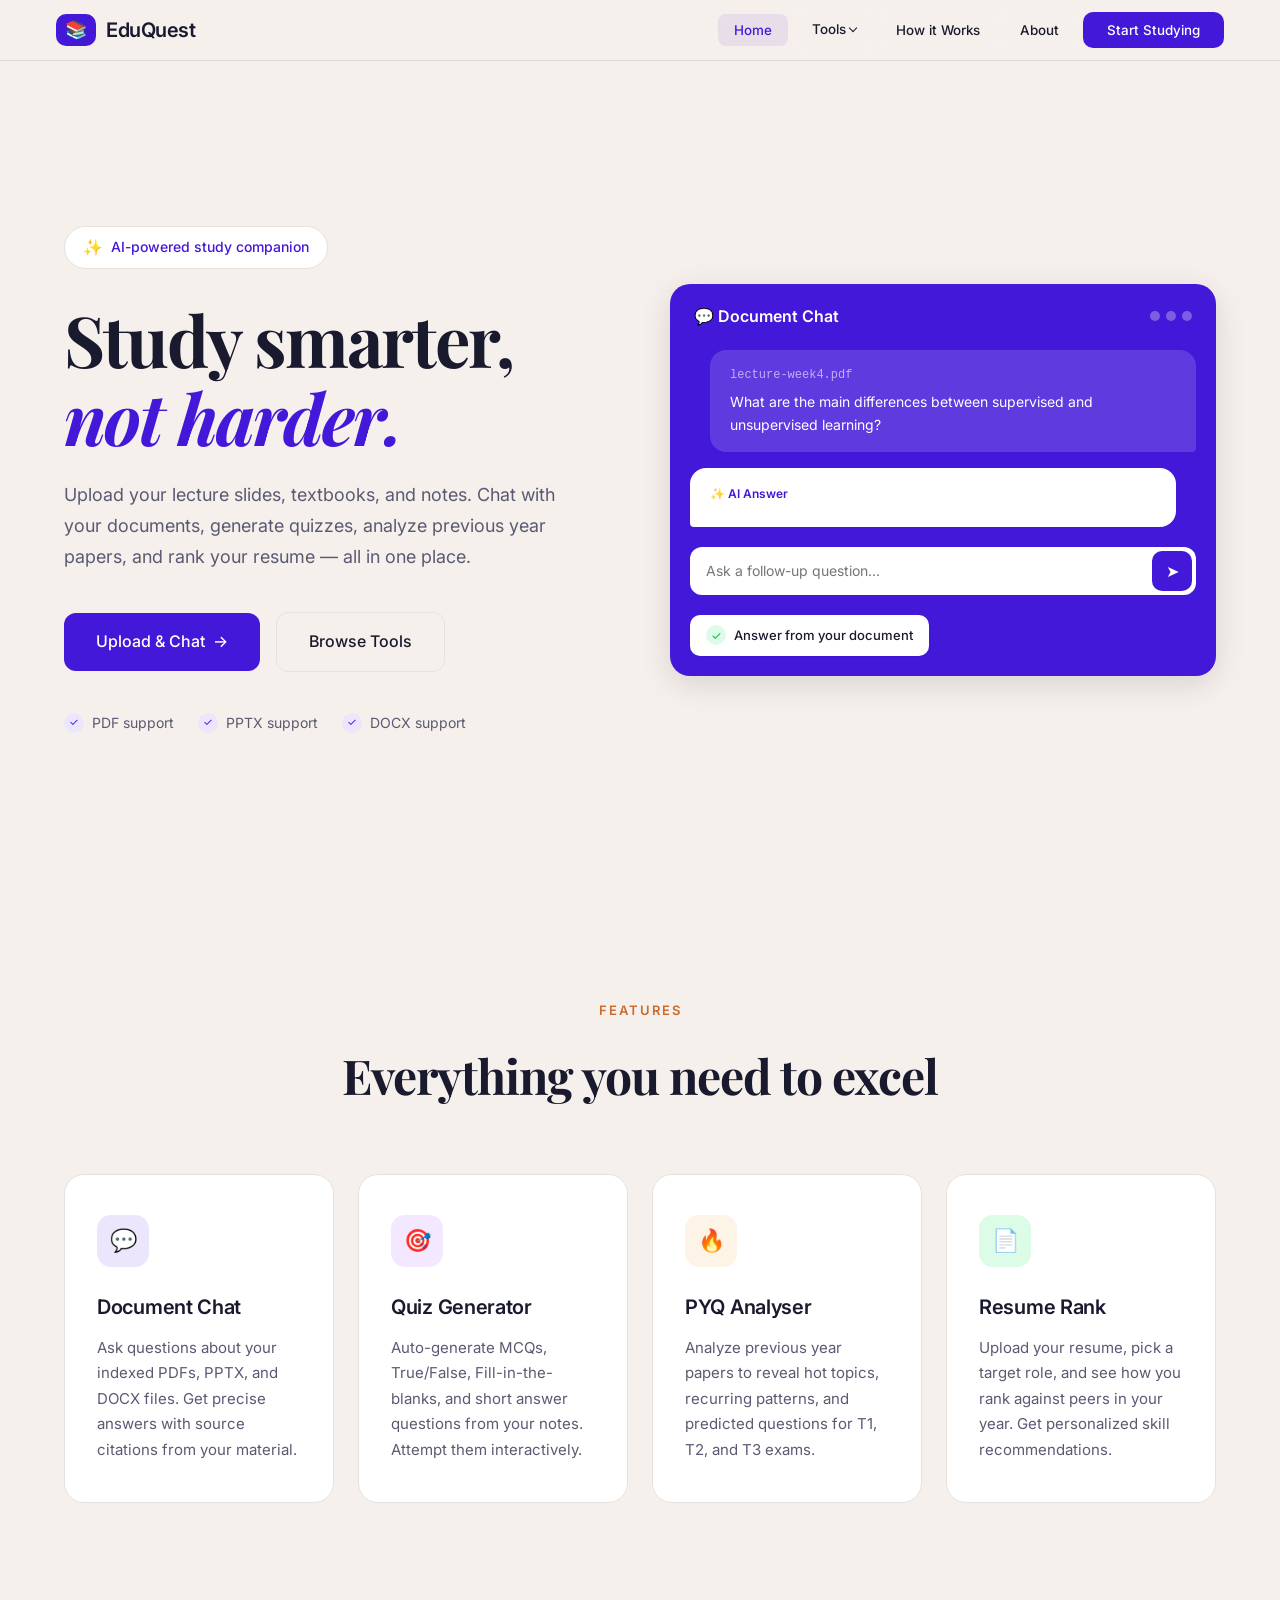
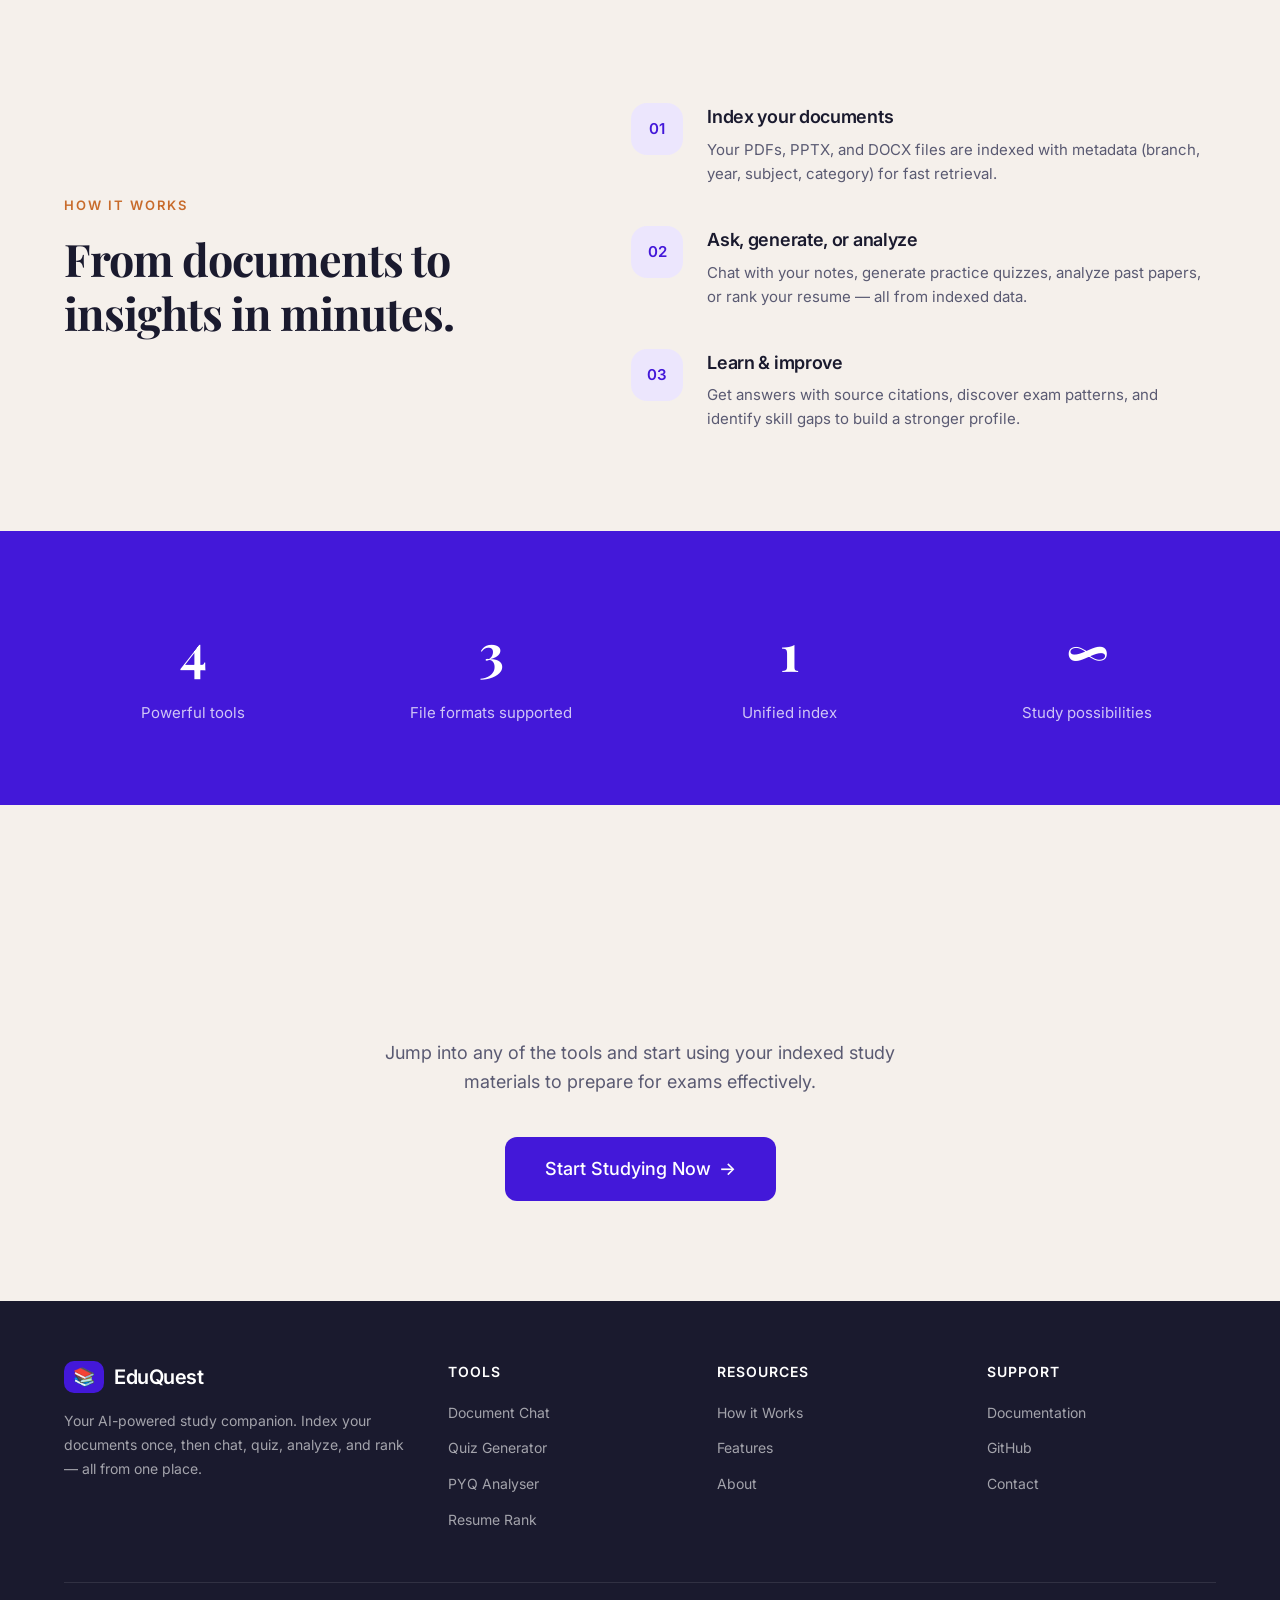
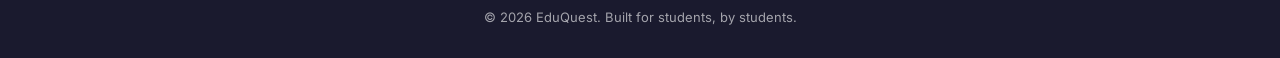
==== commit 954dacd5: "Some Tweaks" ====
--- a/src/web/index.html
+++ b/src/web/index.html
@@ -3,14 +3,14 @@
 <head>
     <meta charset="UTF-8">
     <meta name="viewport" content="width=device-width, initial-scale=1.0">
-    <title>Nakari - AI Study Companion</title>
-
-    <!-- Google Fonts -->
+    <title>EduQuest — Your AI Study Companion</title>
+
     <link href="https://fonts.googleapis.com/css2?family=Inter:wght@400;500;600&family=Playfair+Display:ital,wght@0,700;1,700&display=swap" rel="stylesheet">
 
-    <!-- Stylesheets -->
     <link rel="stylesheet" href="style.css">
     <link rel="stylesheet" href="utils.css">
+
+    <script src="script.js" defer></script>
 </head>
 <body>
 
@@ -19,7 +19,7 @@
         <div class="nav-inner">
             <a href="#" class="nav-logo">
                 <div class="nav-logo-icon">📚</div>
-                <span class="nav-logo-text">Nakari</span>
+                <span class="nav-logo-text">EduQuest</span>
             </a>
 
             <ul class="nav-links" id="navLinks">
@@ -27,22 +27,19 @@
                 <li class="dropdown">
                     <a href="#features" class="dropdown-toggle">Tools</a>
                     <div class="dropdown-menu">
-                        <a href="chat/chat.html">Document Chat</a>
-                        <a href="#features">Auto Flashcards</a>
-                        <a href="#features">Study Planner</a>
-                        <a href="quiz/quiz.html">Quiz Generator</a>
+                        <a href="./chat/chat.html">💬 Document Chat</a>
+                        <a href="./quiz/quiz.html">🎯 Quiz Generator</a>
+                        <a href="./pyq/pyq.html">🔥 PYQ Analyser</a>
+                        <a href="./resume/resume.html">📄 Resume Rank</a>
                     </div>
                 </li>
                 <li><a href="#how-it-works">How it Works</a></li>
-                <li><a href="resume/resume.html">Resume Rank</a></li> 
                 <li><a href="#stats">About</a></li>
-                <li><a href="chat/chat.html" class="nav-cta">Start Studying</a></li>
+                <li><a href="./chat/chat.html" class="nav-cta">Start Studying</a></li>
             </ul>
 
-            <button class="mobile-toggle" id="mobileToggle" aria-label="Toggle menu">
-                <span></span>
-                <span></span>
-                <span></span>
+            <button type="button" class="mobile-toggle" id="mobileToggle" aria-label="Toggle menu">
+                <span></span><span></span><span></span>
             </button>
         </div>
     </nav>
@@ -63,13 +60,14 @@
                     </h1>
 
                     <p class="hero-description">
-                        Upload your lecture slides, textbooks, and notes. Ask questions, 
-                        generate flashcards, and get instant explanations — all from your 
-                        own documents.
+                        Upload your lecture slides, textbooks, and notes.
+                        Chat with your documents, generate quizzes, analyze
+                        previous year papers, and rank your resume — all in
+                        one place.
                     </p>
 
                     <div class="hero-buttons">
-                        <a href="chat/chat.html" class="btn-primary">
+                        <a href="./chat/chat.html" class="btn-primary">
                             Upload & Chat <span class="arrow">→</span>
                         </a>
                         <a href="#features" class="btn-secondary">
@@ -88,7 +86,7 @@
                         </div>
                         <div class="hero-check">
                             <div class="check-icon">✓</div>
-                            Instant answers
+                            DOCX support
                         </div>
                     </div>
                 </div>
@@ -119,7 +117,7 @@
 
                         <div class="chat-input-area">
                             <input type="text" placeholder="Ask a follow-up question..." disabled>
-                            <button class="chat-send-btn">➤</button>
+                            <button type="button" class="chat-send-btn">➤</button>
                         </div>
 
                         <div class="chat-source-badge">
@@ -139,23 +137,31 @@
             <h2 class="section-title fade-in">Everything you need to excel</h2>
 
             <div class="features-grid">
-                <div class="feature-card fade-in">
+
+                <a href="./chat/chat.html" class="feature-card fade-in">
                     <div class="feature-icon purple">💬</div>
                     <h3>Document Chat</h3>
-                    <p>Upload PDFs and PPTX files. Ask questions and get precise answers drawn directly from your material.</p>
-                </div>
-
-                <div class="feature-card fade-in">
-                    <div class="feature-icon violet">🧠</div>
-                    <h3>Auto Flashcards</h3>
-                    <p>Generate intelligent flashcards from your notes and study them with spaced repetition.</p>
-                </div>
-
-                <div class="feature-card fade-in">
-                    <div class="feature-icon orange">⏱️</div>
-                    <h3>Study Planner</h3>
-                    <p>Organize your study sessions, track progress, and meet your deadlines with confidence.</p>
-                </div>
+                    <p>Ask questions about your indexed PDFs, PPTX, and DOCX files. Get precise answers with source citations from your material.</p>
+                </a>
+
+                <a href="./quiz/quiz.html" class="feature-card fade-in">
+                    <div class="feature-icon violet">🎯</div>
+                    <h3>Quiz Generator</h3>
+                    <p>Auto-generate MCQs, True/False, Fill-in-the-blanks, and short answer questions from your notes. Attempt them interactively.</p>
+                </a>
+
+                <a href="./pyq/pyq.html" class="feature-card fade-in">
+                    <div class="feature-icon orange">🔥</div>
+                    <h3>PYQ Analyser</h3>
+                    <p>Analyze previous year papers to reveal hot topics, recurring patterns, and predicted questions for T1, T2, and T3 exams.</p>
+                </a>
+
+                <a href="./resume/resume.html" class="feature-card fade-in">
+                    <div class="feature-icon green">📄</div>
+                    <h3>Resume Rank</h3>
+                    <p>Upload your resume, pick a target role, and see how you rank against peers in your year. Get personalized skill recommendations.</p>
+                </a>
+
             </div>
         </div>
     </section>
@@ -166,31 +172,31 @@
             <div class="how-inner">
                 <div>
                     <div class="how-label">HOW IT WORKS</div>
-                    <h2 class="how-title">From upload to understanding in minutes.</h2>
+                    <h2 class="how-title">From documents to insights in minutes.</h2>
                 </div>
 
                 <div class="steps">
                     <div class="step">
                         <div class="step-number">01</div>
                         <div>
-                            <h3>Upload your documents</h3>
-                            <p>Drag and drop your lecture PDFs or PPTX slides.</p>
+                            <h3>Index your documents</h3>
+                            <p>Your PDFs, PPTX, and DOCX files are indexed with metadata (branch, year, subject, category) for fast retrieval.</p>
                         </div>
                     </div>
 
                     <div class="step">
                         <div class="step-number">02</div>
                         <div>
-                            <h3>Ask anything</h3>
-                            <p>Type your question in plain English. NaKari reads your files and responds with specific references.</p>
+                            <h3>Ask, generate, or analyze</h3>
+                            <p>Chat with your notes, generate practice quizzes, analyze past papers, or rank your resume — all from indexed data.</p>
                         </div>
                     </div>
 
                     <div class="step">
                         <div class="step-number">03</div>
                         <div>
-                            <h3>Learn deeper</h3>
-                            <p>Generate flashcards, create summaries, and build study plans from your material.</p>
+                            <h3>Learn & improve</h3>
+                            <p>Get answers with source citations, discover exam patterns, and identify skill gaps to build a stronger profile.</p>
                         </div>
                     </div>
                 </div>
@@ -203,23 +209,23 @@
         <div class="container">
             <div class="stats-grid">
                 <div class="stat-item fade-in">
-                    <div class="stat-number" data-target="10">0</div>
-                    <div class="stat-suffix">K+</div>
-                    <div class="stat-label">Students using NaKari</div>
-                </div>
-                <div class="stat-item fade-in">
-                    <div class="stat-number" data-target="250">0</div>
-                    <div class="stat-suffix">K+</div>
-                    <div class="stat-label">Documents processed</div>
-                </div>
-                <div class="stat-item fade-in">
-                    <div class="stat-number" data-target="98">0</div>
-                    <div class="stat-suffix">%</div>
-                    <div class="stat-label">Accuracy from source material</div>
-                </div>
-                <div class="stat-item fade-in">
-                    <div class="stat-number">4.9<span class="star">★</span></div>
-                    <div class="stat-label">Average user rating</div>
+                    <div class="stat-number">4</div>
+                    <div class="stat-suffix"></div>
+                    <div class="stat-label">Powerful tools</div>
+                </div>
+                <div class="stat-item fade-in">
+                    <div class="stat-number">3</div>
+                    <div class="stat-suffix"></div>
+                    <div class="stat-label">File formats supported</div>
+                </div>
+                <div class="stat-item fade-in">
+                    <div class="stat-number">1</div>
+                    <div class="stat-suffix"></div>
+                    <div class="stat-label">Unified index</div>
+                </div>
+                <div class="stat-item fade-in">
+                    <div class="stat-number">∞</div>
+                    <div class="stat-label">Study possibilities</div>
                 </div>
             </div>
         </div>
@@ -231,11 +237,11 @@
             <div class="section-label fade-in">GET STARTED</div>
             <h2 class="section-title fade-in">Ready to study smarter?</h2>
             <p class="fade-in">
-                Upload your first document and experience the future of studying. 
-                It's free to get started.
+                Jump into any of the tools and start using your indexed
+                study materials to prepare for exams effectively.
             </p>
             <div class="fade-in">
-                <a href="chat/chat.html" class="btn-primary" style="font-size: 18px; padding: 18px 40px;">
+                <a href="./chat/chat.html" class="btn-primary" style="font-size: 1.125rem; padding: 1.125rem 2.5rem;">
                     Start Studying Now <span class="arrow">→</span>
                 </a>
             </div>
@@ -249,17 +255,18 @@
                 <div class="footer-brand">
                     <a href="#" class="nav-logo" style="color: white;">
                         <div class="nav-logo-icon">📚</div>
-                        <span class="nav-logo-text">NaKari</span>
+                        <span class="nav-logo-text">EduQuest</span>
                     </a>
-                    <p>Your AI-powered study companion. Upload documents, ask questions, and learn smarter.</p>
-                </div>
-
-                <div>
-                    <h4>Product</h4>
+                    <p>Your AI-powered study companion. Index your documents once, then chat, quiz, analyze, and rank — all from one place.</p>
+                </div>
+
+                <div>
+                    <h4>Tools</h4>
                     <ul>
-                        <li><a href="#features">Document Chat</a></li>
-                        <li><a href="#features">Flashcards</a></li>
-                        <li><a href="#features">Study Planner</a></li>
+                        <li><a href="./chat/chat.html">Document Chat</a></li>
+                        <li><a href="./quiz/quiz.html">Quiz Generator</a></li>
+                        <li><a href="./pyq/pyq.html">PYQ Analyser</a></li>
+                        <li><a href="./resume/resume.html">Resume Rank</a></li>
                     </ul>
                 </div>
 
@@ -267,29 +274,26 @@
                     <h4>Resources</h4>
                     <ul>
                         <li><a href="#how-it-works">How it Works</a></li>
-                        <li><a href="#">FAQ</a></li>
-                        <li><a href="#">Blog</a></li>
+                        <li><a href="#features">Features</a></li>
+                        <li><a href="#stats">About</a></li>
                     </ul>
                 </div>
 
                 <div>
-                    <h4>Connect</h4>
+                    <h4>Support</h4>
                     <ul>
-                        <li><a href="#">GitHub</a></li>
-                        <li><a href="#">Twitter</a></li>
+                        <li><a href="#">Documentation</a></li>
+                        <li><a href="https://github.com/Janmejai-Pandey/Eduquest" target="_blank">GitHub</a></li>
                         <li><a href="#">Contact</a></li>
                     </ul>
                 </div>
             </div>
 
             <div class="footer-bottom">
-                © 2025 NaKari. Built with ❤️ for students everywhere.
+                © 2026 EduQuest. Built for students, by students.
             </div>
         </div>
     </footer>
-
-    <!-- Script -->
-    <script src="script.js"></script>
 
 </body>
 </html>
--- a/src/web/style.css
+++ b/src/web/style.css
@@ -15,7 +15,7 @@
     background: rgba(245, 240, 235, 0.85);
     backdrop-filter: blur(1.25rem);
     -webkit-backdrop-filter: blur(1.25rem);
-    border-bottom: 0.0625rem solid rgba(0, 0, 0, 0.06);
+    border-bottom: 0.08rem solid rgba(0, 0, 0, 0.1);
     transition: var(--transition);
 }
 
@@ -485,7 +485,7 @@
 
 .features-grid {
     display: grid;
-    grid-template-columns: repeat(3, 1fr);
+    grid-template-columns: repeat(4, 1fr);
     gap: 1.5rem;
 }
 
@@ -739,4 +739,20 @@
     padding-top: 1.5rem;
     text-align: center;
     font-size: 0.8125rem;
+}
+
+a.feature-card {
+    text-decoration: none;
+    color: inherit;
+    display: block;
+    cursor: pointer;
+}
+
+a.feature-card:hover h3 {
+    color: var(--purple);
+}
+
+.feature-icon.green {
+    background: #dcfce7;
+    color: #15803d;
 }
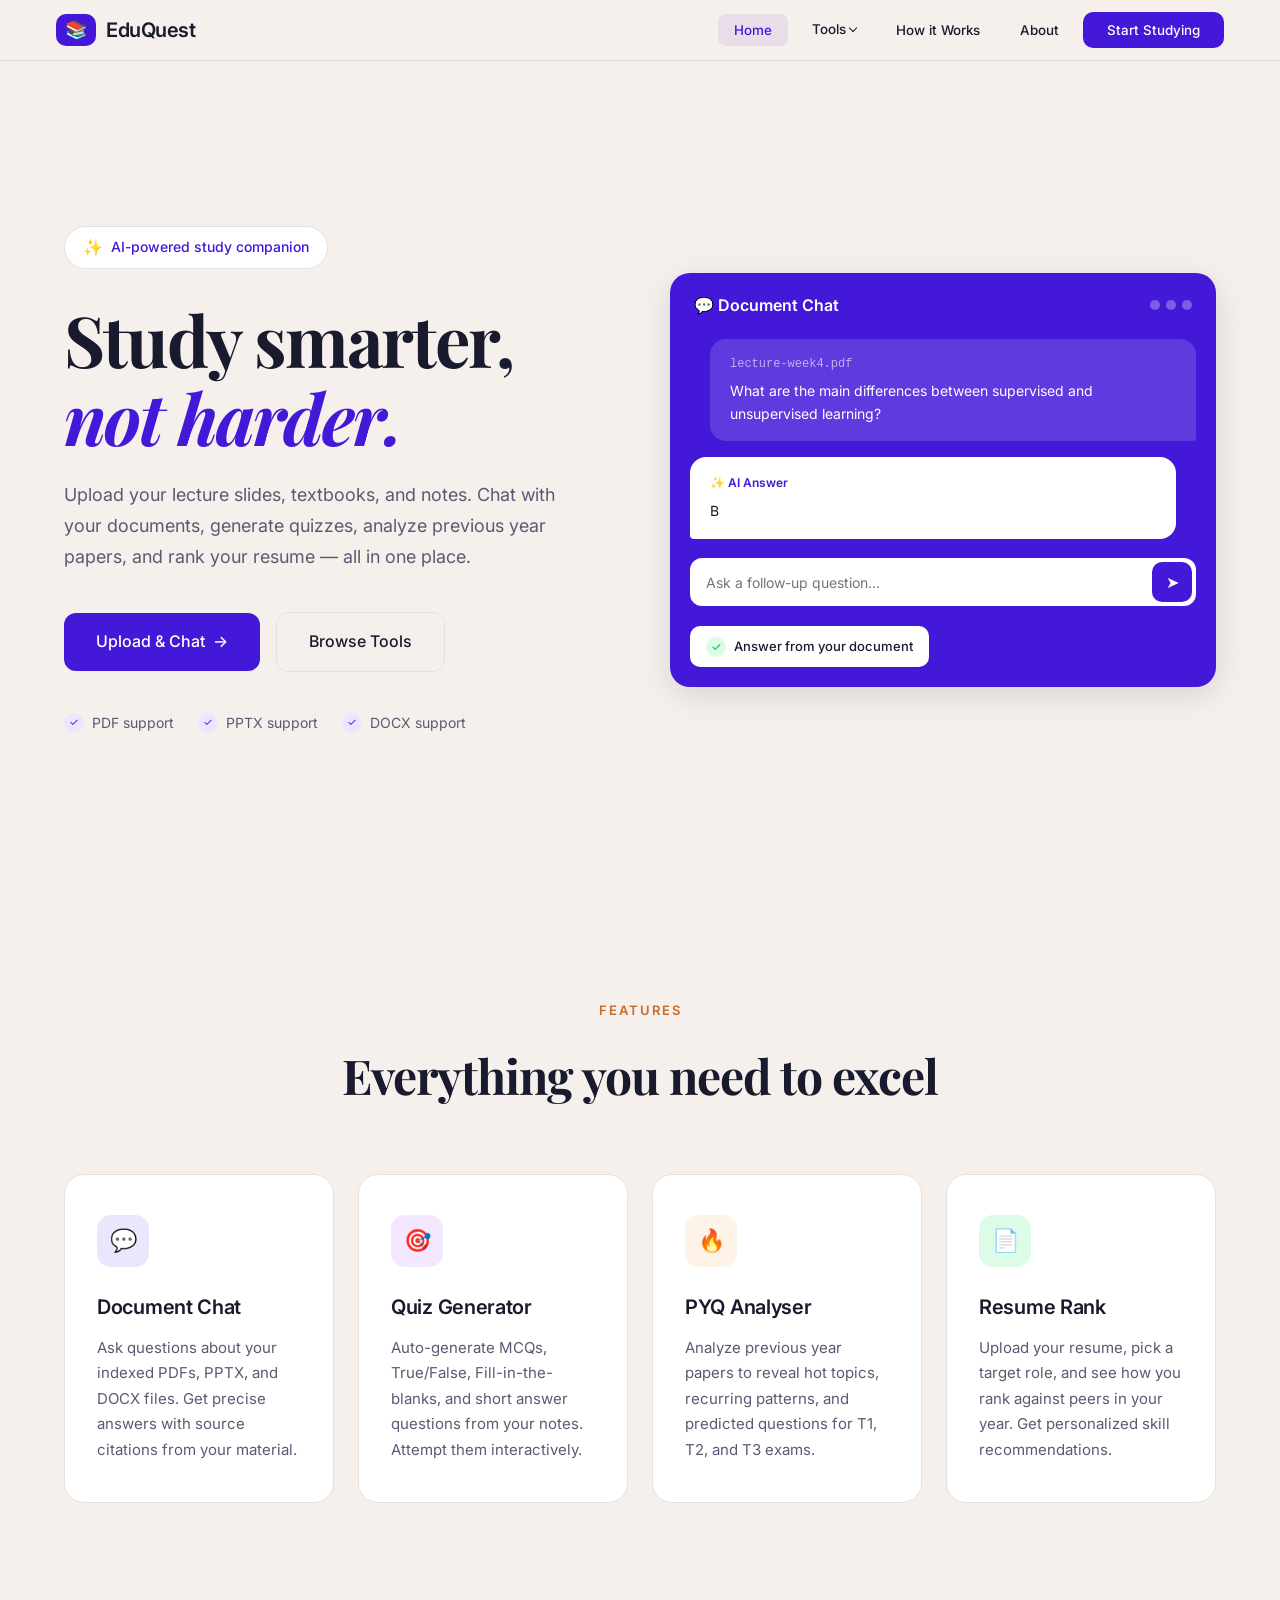
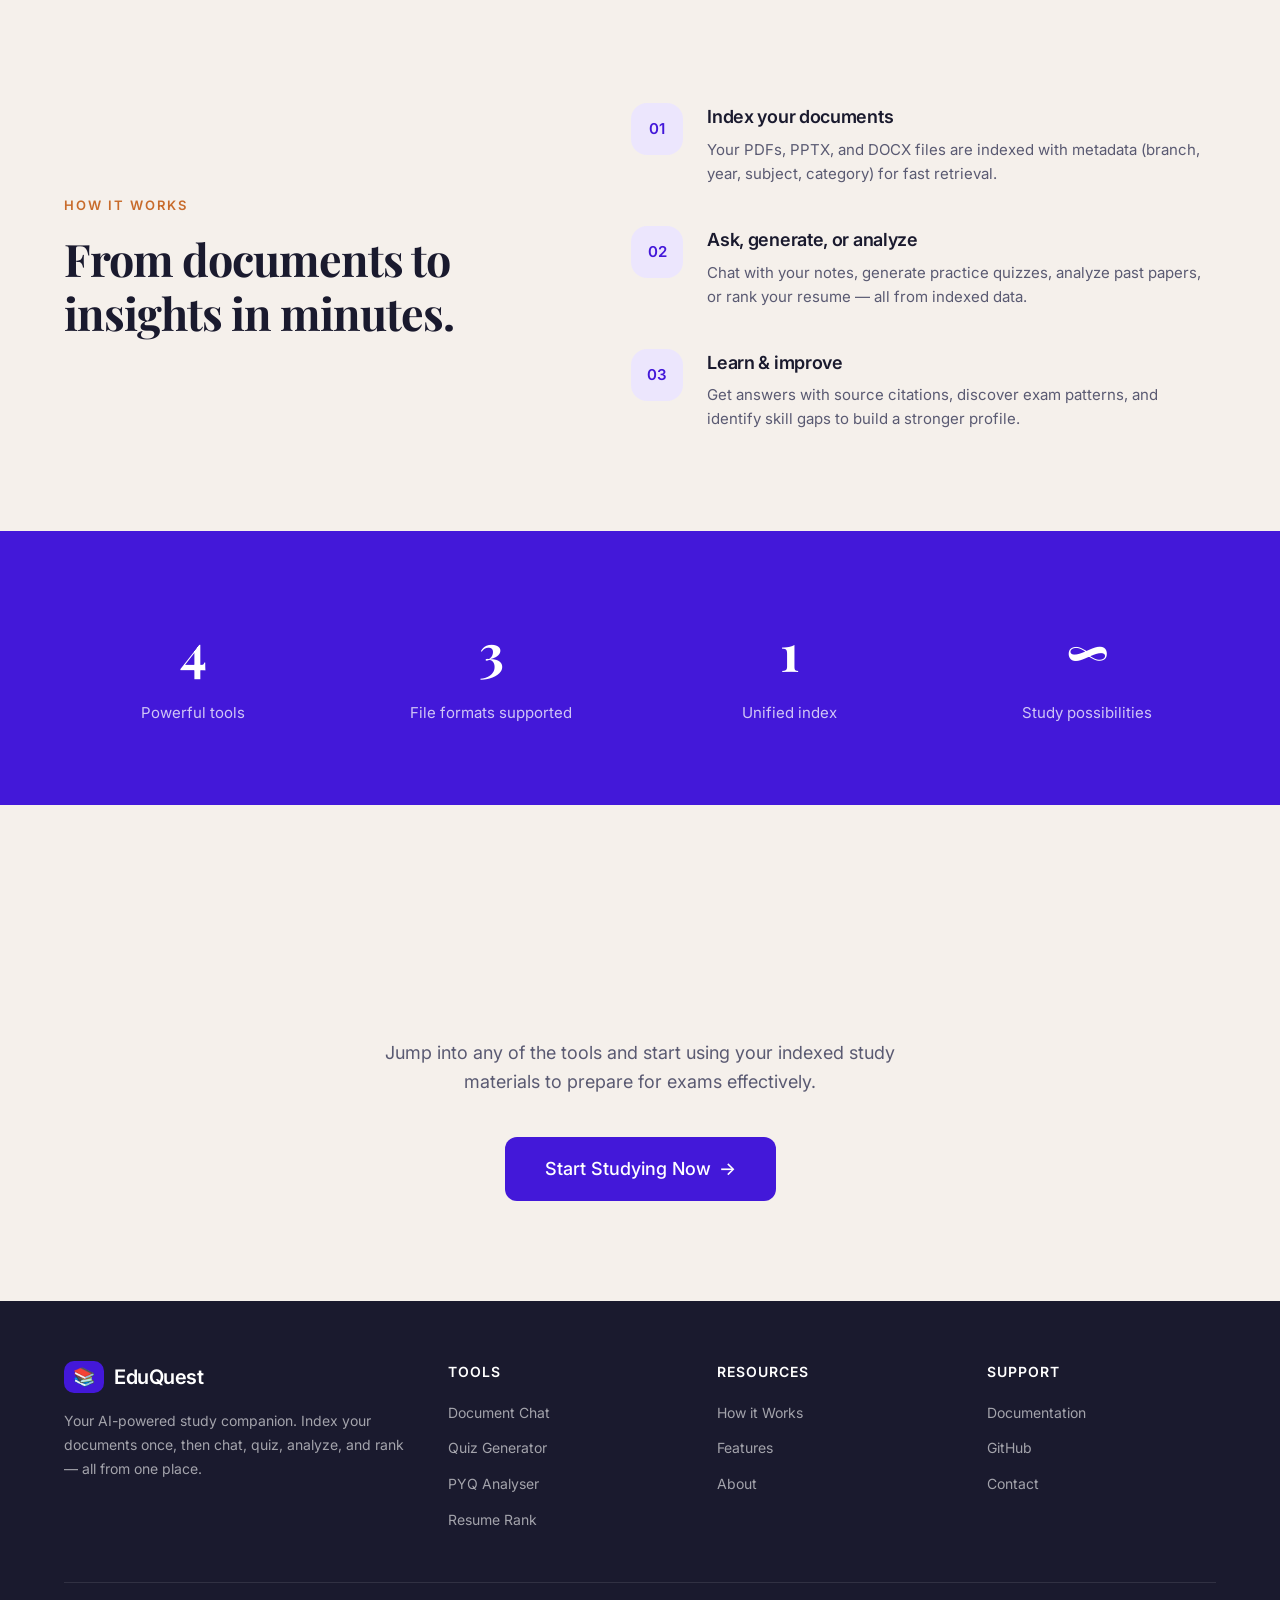
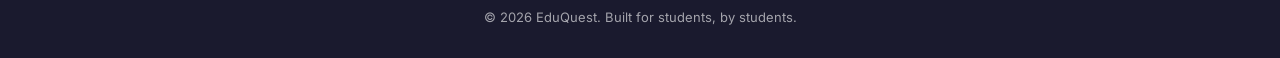
==== commit 97e50376: "Favicon Added" ====
--- a/src/web/index.html
+++ b/src/web/index.html
@@ -5,6 +5,7 @@
     <meta name="viewport" content="width=device-width, initial-scale=1.0">
     <title>EduQuest — Your AI Study Companion</title>
 
+    <link rel="icon" href="favicon.ico" type="image/x-icon">
     <link href="https://fonts.googleapis.com/css2?family=Inter:wght@400;500;600&family=Playfair+Display:ital,wght@0,700;1,700&display=swap" rel="stylesheet">
 
     <link rel="stylesheet" href="style.css">
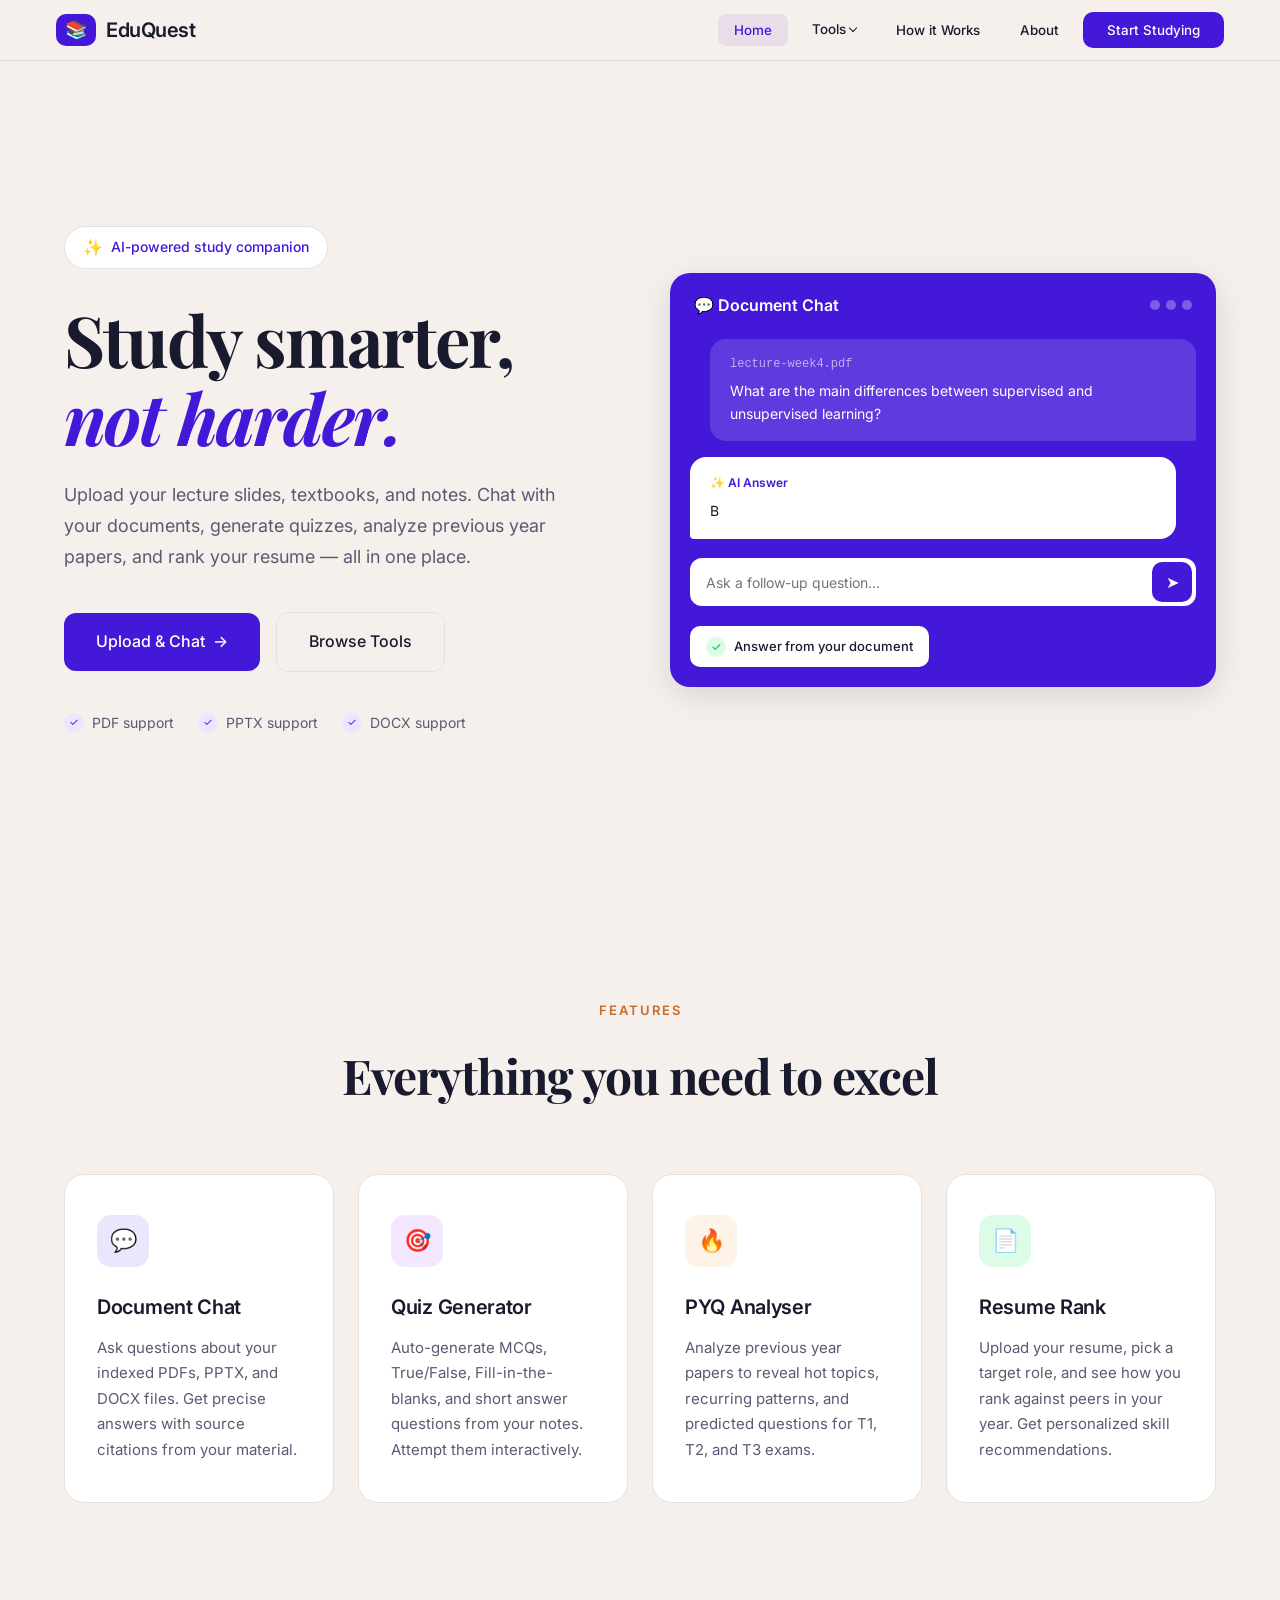
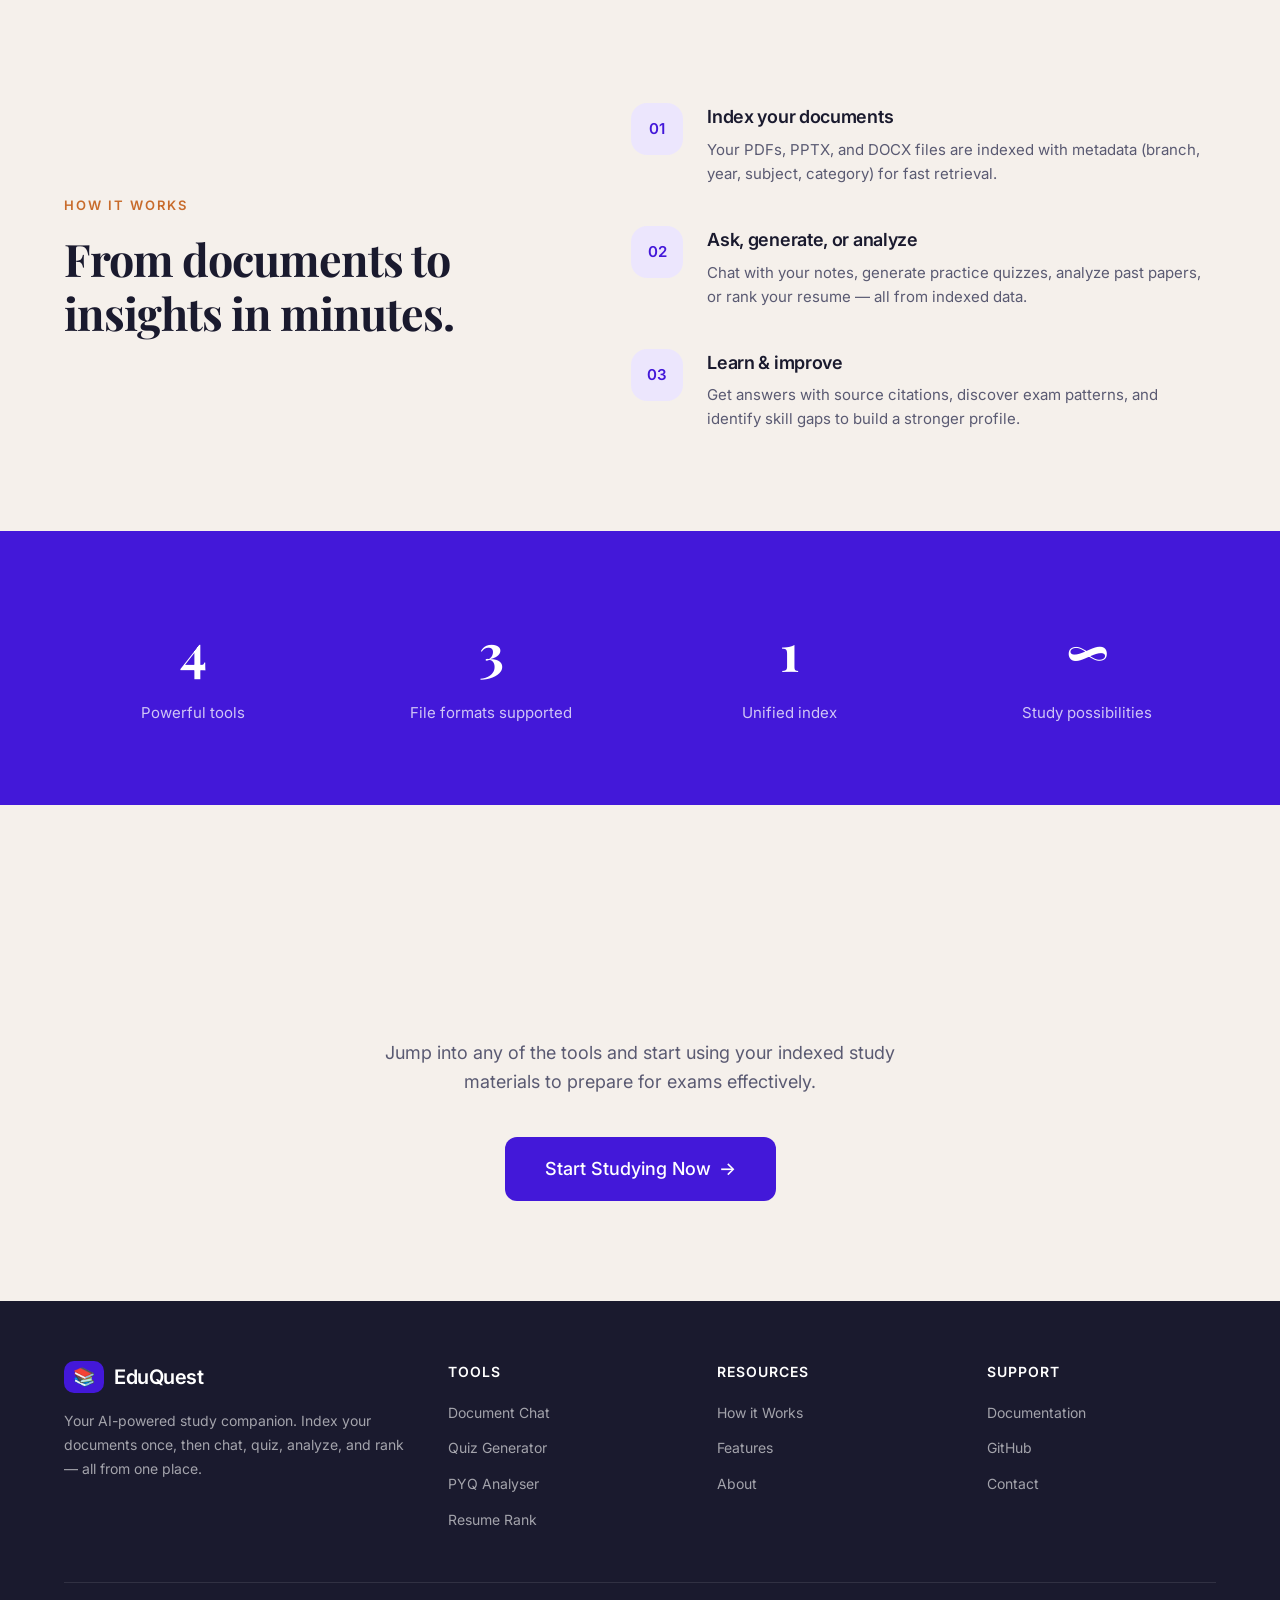
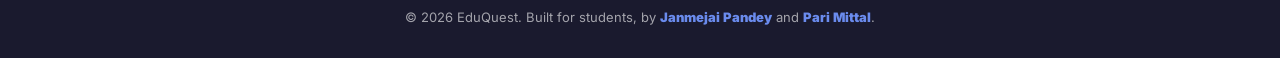
==== commit 3a348134: "Made by Names Added" ====
--- a/src/web/index.html
+++ b/src/web/index.html
@@ -291,7 +291,7 @@
             </div>
 
             <div class="footer-bottom">
-                © 2026 EduQuest. Built for students, by students.
+                © 2026 EduQuest. Built for students, by <a href="https://github.com/Janmejai-Pandey" target="_blank" rel="noopener noreferrer">Janmejai Pandey</a> and <a href="https://github.com/parim2250" target="_blank" rel="noopener noreferrer">Pari Mittal</a>.
             </div>
         </div>
     </footer>
--- a/src/web/style.css
+++ b/src/web/style.css
@@ -755,4 +755,14 @@
 .feature-icon.green {
     background: #dcfce7;
     color: #15803d;
+}
+
+.footer-bottom a {
+    color: #6a8bed;
+    text-decoration: none;
+    font-weight: 900;
+}
+
+.footer-bottom a:hover {
+    text-decoration: underline;
 }
